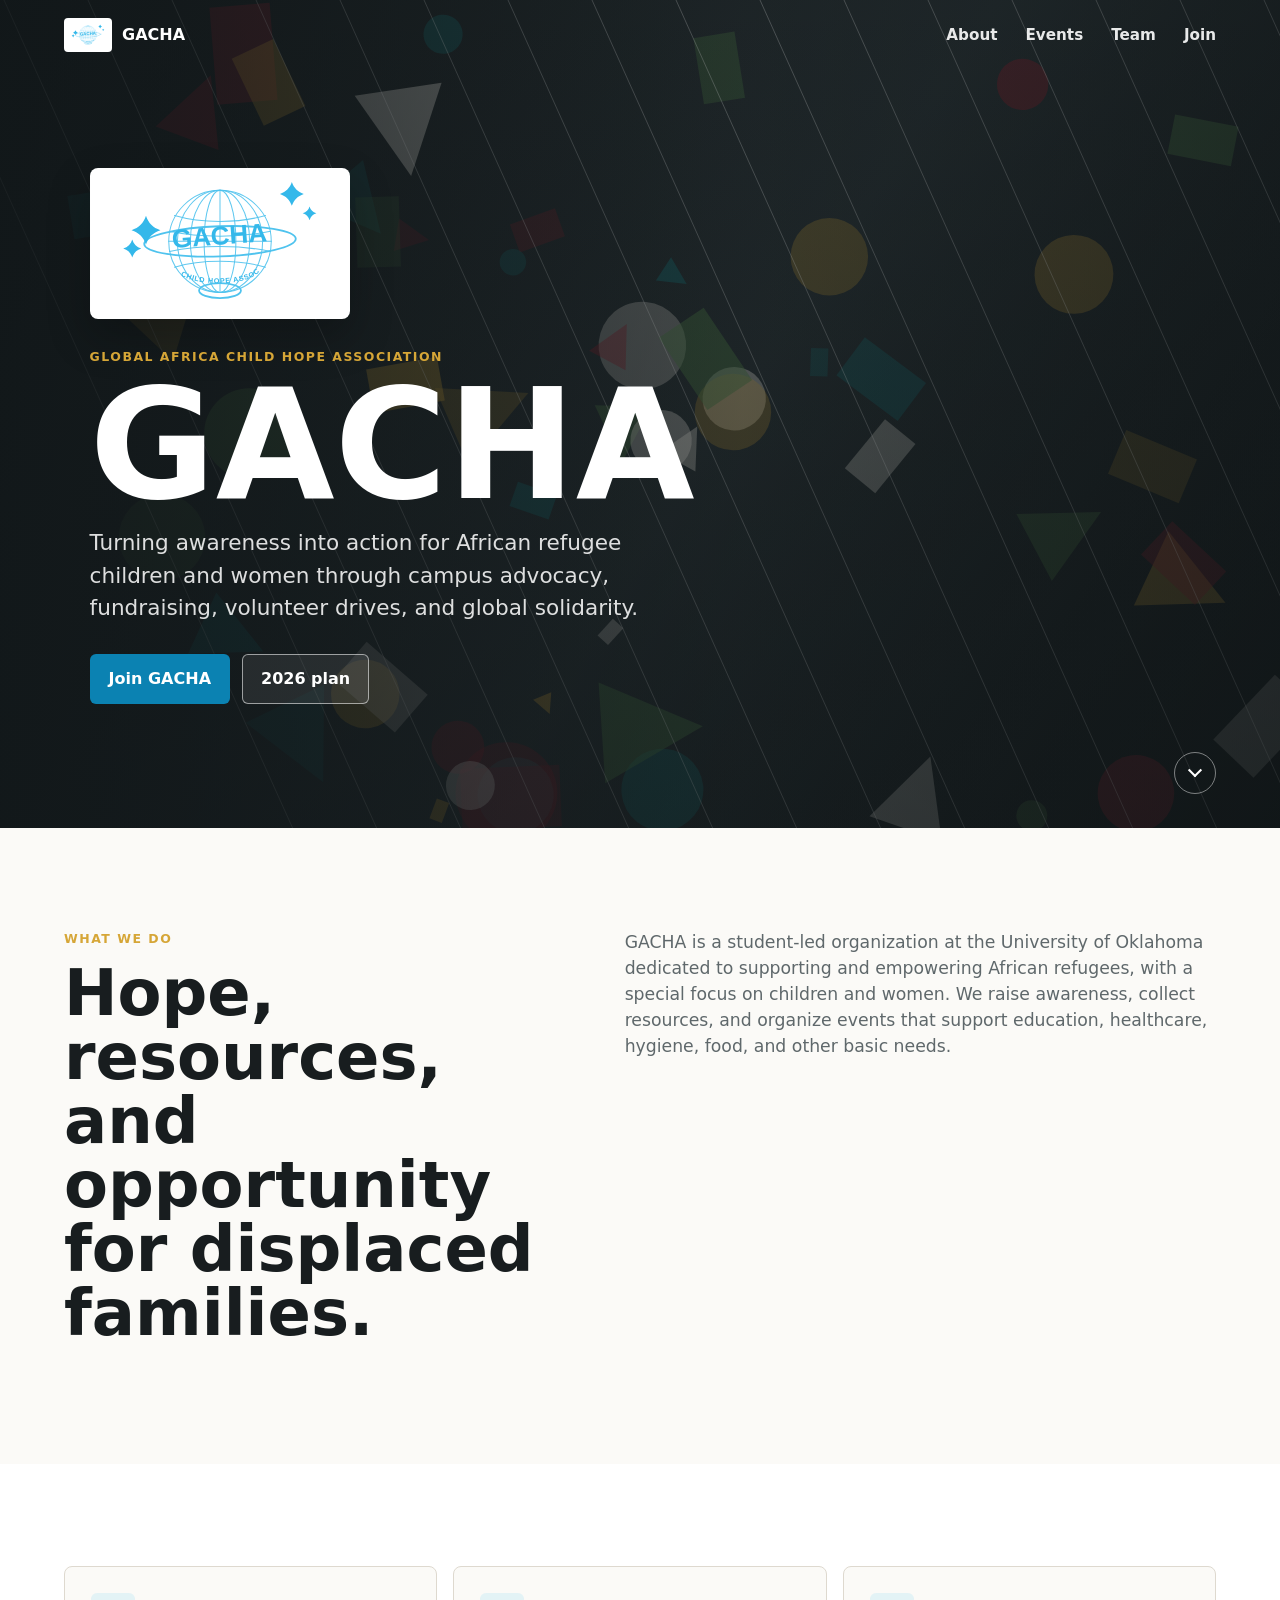
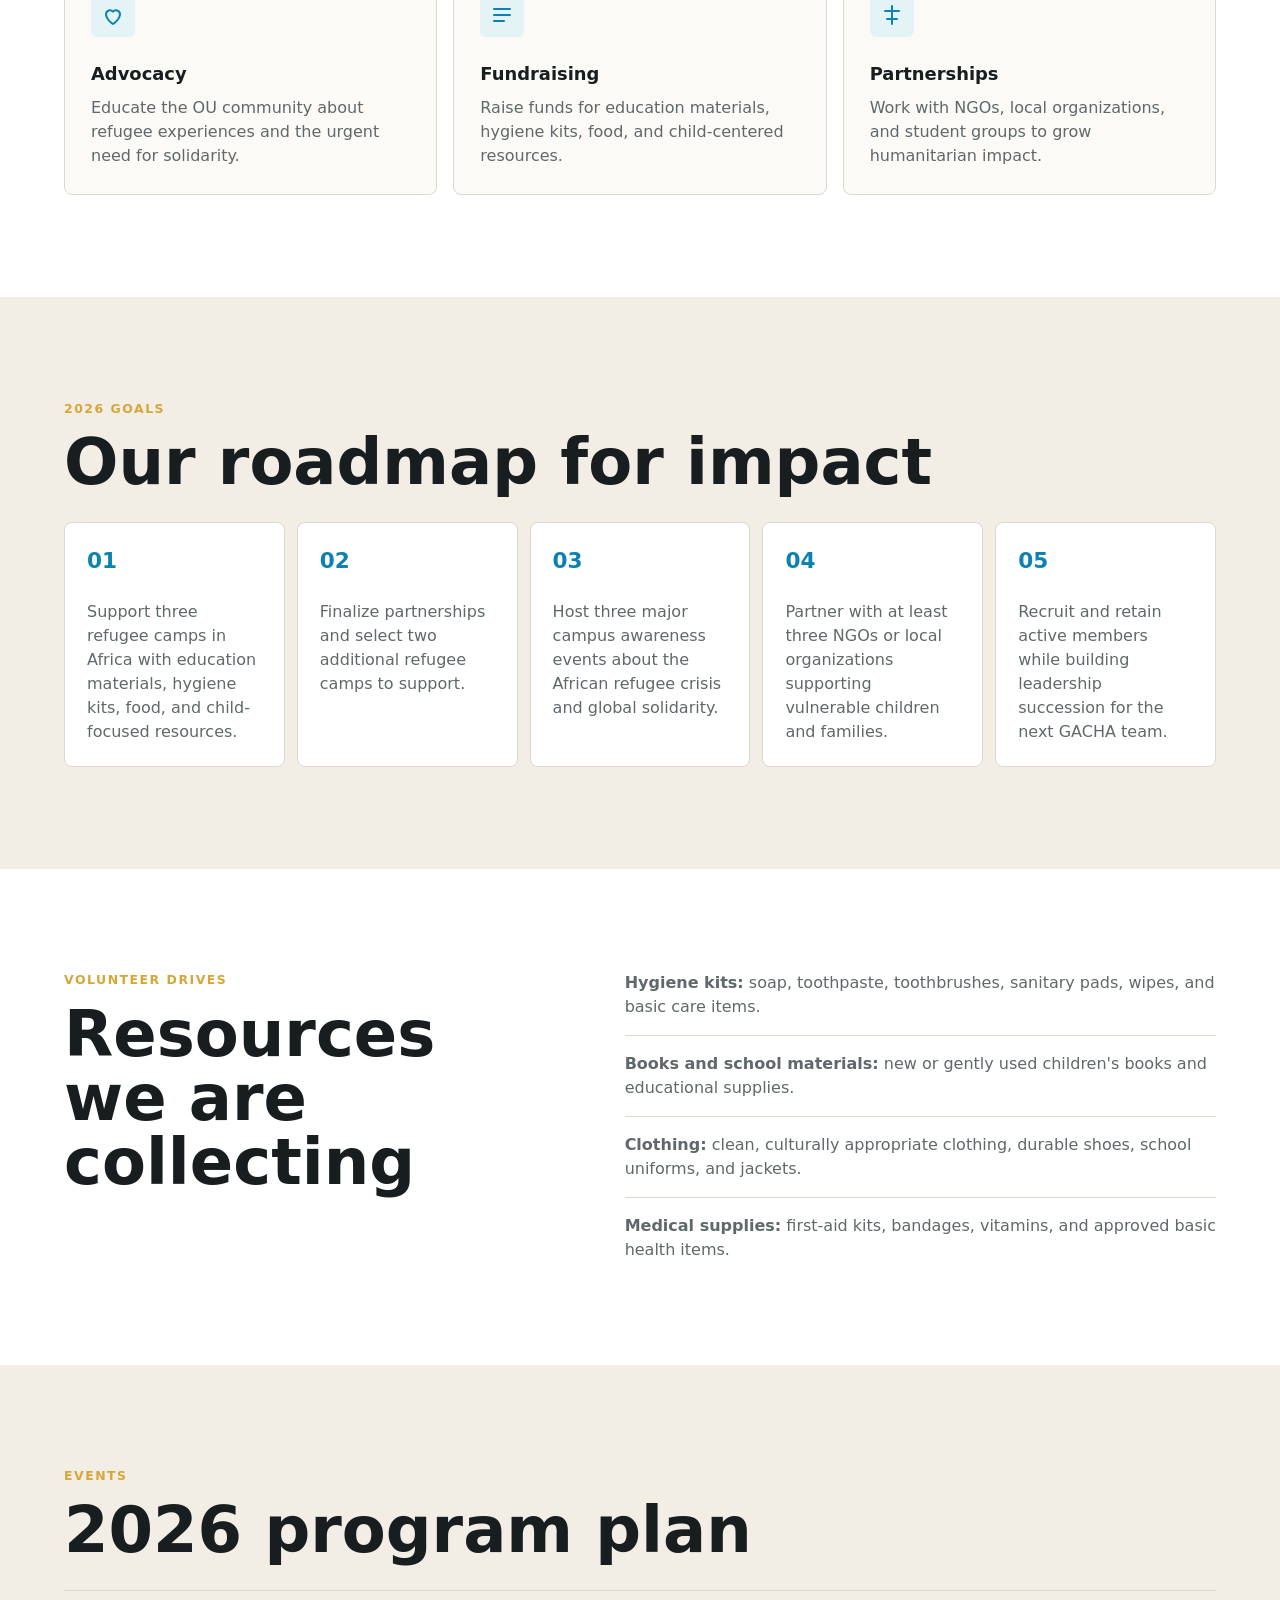
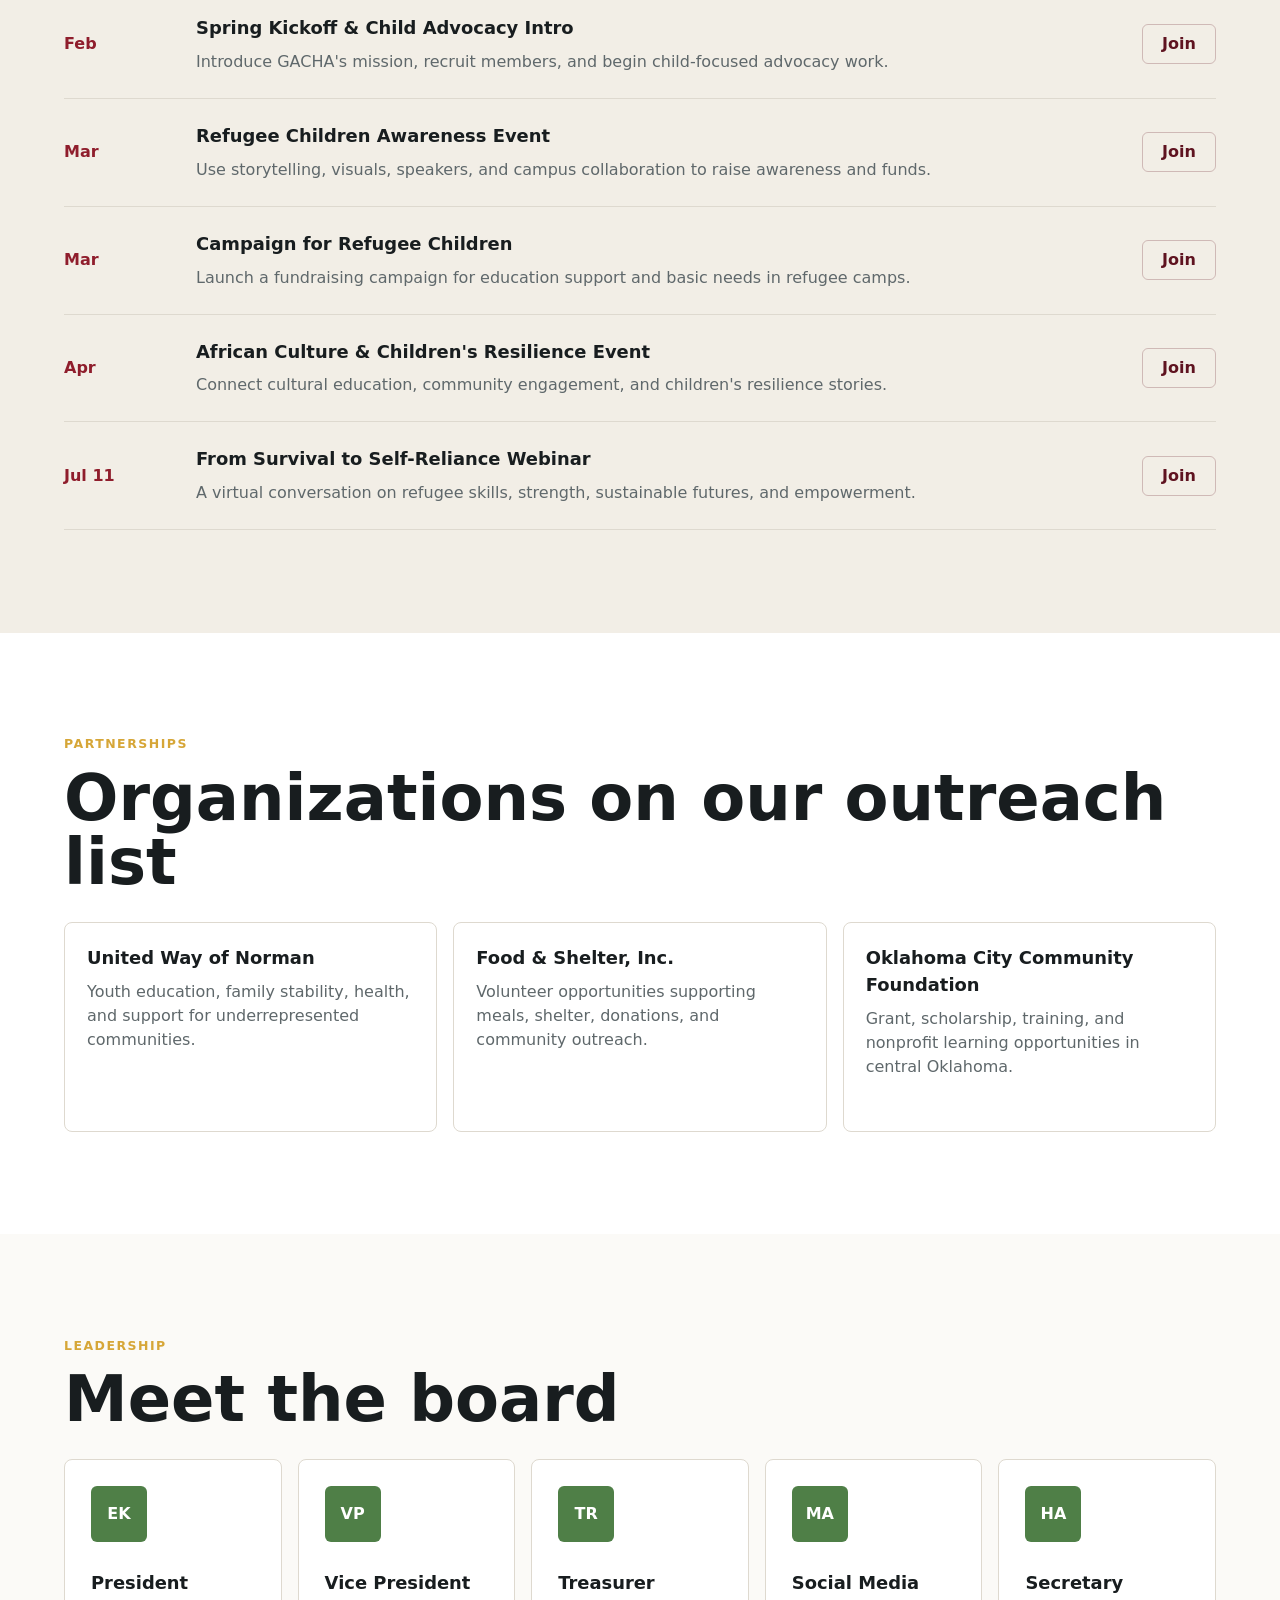
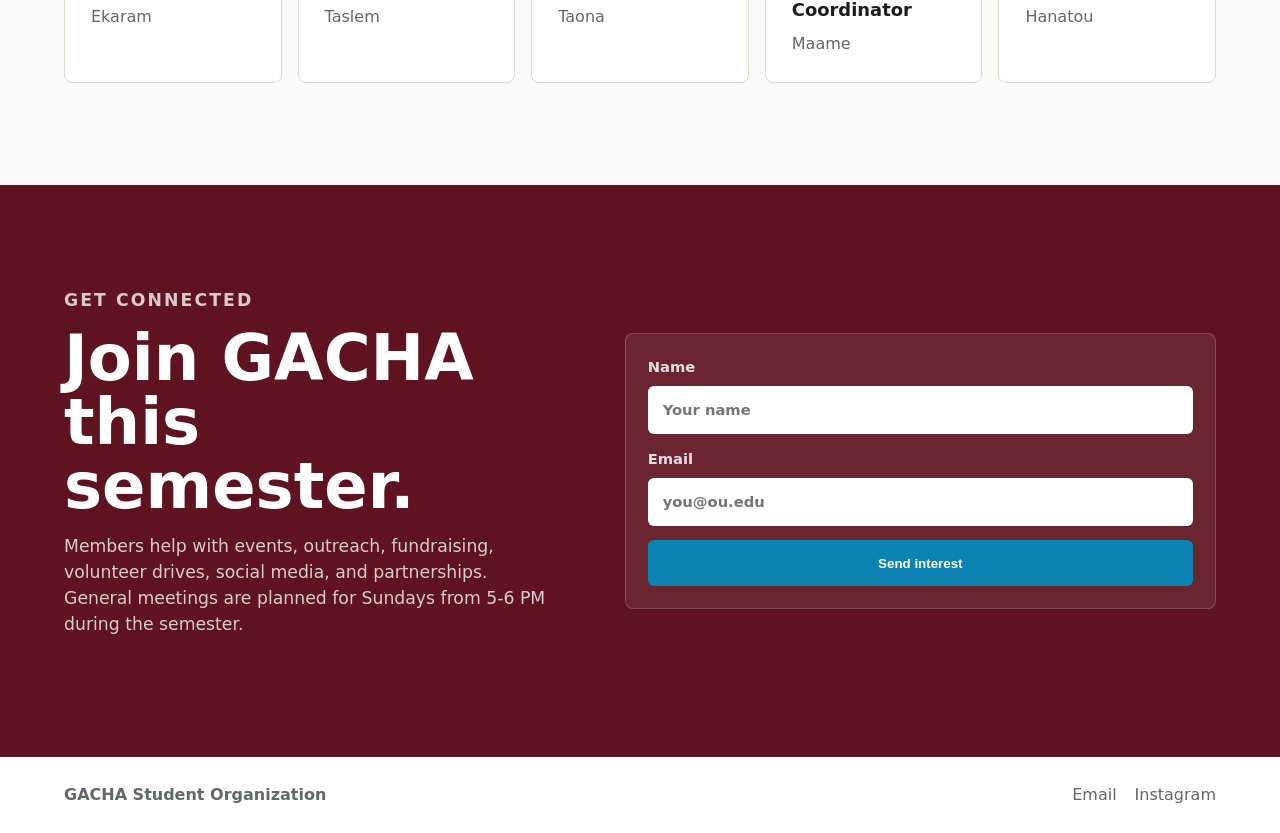
==== index.html @ 020b0bf7 "Build GACHA website" ====
<!doctype html>
<html lang="en">
  <head>
    <meta charset="utf-8" />
    <meta name="viewport" content="width=device-width, initial-scale=1" />
    <title>GACHA | Global Africa Child Hope Association</title>
    <meta
      name="description"
      content="GACHA is a University of Oklahoma student organization supporting African refugee children and women through advocacy, fundraising, and volunteer initiatives."
    />
    <link rel="stylesheet" href="styles.css" />
  </head>
  <body>
    <header class="site-header" data-header>
      <a class="brand" href="#home" aria-label="GACHA home">
        <img class="brand-logo" src="assets/gacha-logo.svg" alt="" />
        <span>GACHA</span>
      </a>
      <button class="menu-toggle" type="button" aria-label="Open navigation" aria-expanded="false" data-menu-toggle>
        <span></span>
        <span></span>
      </button>
      <nav class="site-nav" data-nav>
        <a href="#about">About</a>
        <a href="#events">Events</a>
        <a href="#team">Team</a>
        <a href="#join">Join</a>
      </nav>
    </header>

    <main>
      <section class="hero" id="home">
        <canvas class="hero-canvas" data-hero-canvas aria-hidden="true"></canvas>
        <div class="hero-content">
          <img class="hero-logo" src="assets/gacha-logo.svg" alt="Global Africa Child Hope Association logo" />
          <p class="eyebrow">Global Africa Child Hope Association</p>
          <h1>GACHA</h1>
          <p class="hero-copy">
            Turning awareness into action for African refugee children and women through campus advocacy,
            fundraising, volunteer drives, and global solidarity.
          </p>
          <div class="hero-actions">
            <a class="button primary" href="#join">Join GACHA</a>
            <a class="button secondary" href="#roadmap">2026 plan</a>
          </div>
        </div>
        <a class="scroll-cue" href="#about" aria-label="Scroll to about">
          <span></span>
        </a>
      </section>

      <section class="intro-band" id="about">
        <div class="section-grid">
          <div>
            <p class="eyebrow">What We Do</p>
            <h2>Hope, resources, and opportunity for displaced families.</h2>
          </div>
          <p>
            GACHA is a student-led organization at the University of Oklahoma dedicated to supporting and
            empowering African refugees, with a special focus on children and women. We raise awareness,
            collect resources, and organize events that support education, healthcare, hygiene, food, and
            other basic needs.
          </p>
        </div>
      </section>

      <section class="values">
        <div class="values-grid">
          <article class="value-card">
            <span class="value-icon" aria-hidden="true">
              <svg viewBox="0 0 24 24"><path d="M12 21s-7-4.6-7-10a4 4 0 0 1 7-2.4A4 4 0 0 1 19 11c0 5.4-7 10-7 10Z" /></svg>
            </span>
            <h3>Advocacy</h3>
            <p>Educate the OU community about refugee experiences and the urgent need for solidarity.</p>
          </article>
          <article class="value-card">
            <span class="value-icon" aria-hidden="true">
              <svg viewBox="0 0 24 24"><path d="M4 6h16M4 12h16M4 18h10" /></svg>
            </span>
            <h3>Fundraising</h3>
            <p>Raise funds for education materials, hygiene kits, food, and child-centered resources.</p>
          </article>
          <article class="value-card">
            <span class="value-icon" aria-hidden="true">
              <svg viewBox="0 0 24 24"><path d="M12 3v18M5 8h14M7 16h10" /></svg>
            </span>
            <h3>Partnerships</h3>
            <p>Work with NGOs, local organizations, and student groups to grow humanitarian impact.</p>
          </article>
        </div>
      </section>

      <section class="roadmap-band" id="roadmap">
        <div class="section-heading">
          <p class="eyebrow">2026 Goals</p>
          <h2>Our roadmap for impact</h2>
        </div>
        <div class="goal-grid">
          <article>
            <strong>01</strong>
            <p>Support three refugee camps in Africa with education materials, hygiene kits, food, and child-focused resources.</p>
          </article>
          <article>
            <strong>02</strong>
            <p>Finalize partnerships and select two additional refugee camps to support.</p>
          </article>
          <article>
            <strong>03</strong>
            <p>Host three major campus awareness events about the African refugee crisis and global solidarity.</p>
          </article>
          <article>
            <strong>04</strong>
            <p>Partner with at least three NGOs or local organizations supporting vulnerable children and families.</p>
          </article>
          <article>
            <strong>05</strong>
            <p>Recruit and retain active members while building leadership succession for the next GACHA team.</p>
          </article>
        </div>
      </section>

      <section class="drives-band">
        <div class="section-grid">
          <div>
            <p class="eyebrow">Volunteer Drives</p>
            <h2>Resources we are collecting</h2>
          </div>
          <div class="drive-list">
            <p><strong>Hygiene kits:</strong> soap, toothpaste, toothbrushes, sanitary pads, wipes, and basic care items.</p>
            <p><strong>Books and school materials:</strong> new or gently used children's books and educational supplies.</p>
            <p><strong>Clothing:</strong> clean, culturally appropriate clothing, durable shoes, school uniforms, and jackets.</p>
            <p><strong>Medical supplies:</strong> first-aid kits, bandages, vitamins, and approved basic health items.</p>
          </div>
        </div>
      </section>

      <section class="events-band" id="events">
        <div class="section-heading">
          <p class="eyebrow">Events</p>
          <h2>2026 program plan</h2>
        </div>
        <div class="event-list">
          <article class="event-row">
            <time datetime="2026-02">Feb</time>
            <div>
              <h3>Spring Kickoff & Child Advocacy Intro</h3>
              <p>Introduce GACHA's mission, recruit members, and begin child-focused advocacy work.</p>
            </div>
            <a href="#join" aria-label="Join GACHA for February events">Join</a>
          </article>
          <article class="event-row">
            <time datetime="2026-03">Mar</time>
            <div>
              <h3>Refugee Children Awareness Event</h3>
              <p>Use storytelling, visuals, speakers, and campus collaboration to raise awareness and funds.</p>
            </div>
            <a href="#join" aria-label="Join GACHA for March awareness event">Join</a>
          </article>
          <article class="event-row">
            <time datetime="2026-03">Mar</time>
            <div>
              <h3>Campaign for Refugee Children</h3>
              <p>Launch a fundraising campaign for education support and basic needs in refugee camps.</p>
            </div>
            <a href="#join" aria-label="Join GACHA fundraising campaign">Join</a>
          </article>
          <article class="event-row">
            <time datetime="2026-04">Apr</time>
            <div>
              <h3>African Culture & Children's Resilience Event</h3>
              <p>Connect cultural education, community engagement, and children's resilience stories.</p>
            </div>
            <a href="#join" aria-label="Join GACHA for April event">Join</a>
          </article>
          <article class="event-row">
            <time datetime="2026-07-11">Jul 11</time>
            <div>
              <h3>From Survival to Self-Reliance Webinar</h3>
              <p>A virtual conversation on refugee skills, strength, sustainable futures, and empowerment.</p>
            </div>
            <a href="#join" aria-label="Join GACHA webinar">Join</a>
          </article>
        </div>
      </section>

      <section class="partners-band">
        <div class="section-heading">
          <p class="eyebrow">Partnerships</p>
          <h2>Organizations on our outreach list</h2>
        </div>
        <div class="partners-grid">
          <article>
            <h3>United Way of Norman</h3>
            <p>Youth education, family stability, health, and support for underrepresented communities.</p>
          </article>
          <article>
            <h3>Food & Shelter, Inc.</h3>
            <p>Volunteer opportunities supporting meals, shelter, donations, and community outreach.</p>
          </article>
          <article>
            <h3>Oklahoma City Community Foundation</h3>
            <p>Grant, scholarship, training, and nonprofit learning opportunities in central Oklahoma.</p>
          </article>
        </div>
      </section>

      <section class="team-band" id="team">
        <div class="section-heading">
          <p class="eyebrow">Leadership</p>
          <h2>Meet the board</h2>
        </div>
        <div class="team-grid">
          <article class="person-card">
            <span>EK</span>
            <h3>President</h3>
            <p>Ekaram</p>
          </article>
          <article class="person-card">
            <span>VP</span>
            <h3>Vice President</h3>
            <p>Taslem</p>
          </article>
          <article class="person-card">
            <span>TR</span>
            <h3>Treasurer</h3>
            <p>Taona</p>
          </article>
          <article class="person-card">
            <span>MA</span>
            <h3>Social Media Coordinator</h3>
            <p>Maame</p>
          </article>
          <article class="person-card">
            <span>HA</span>
            <h3>Secretary</h3>
            <p>Hanatou</p>
          </article>
        </div>
      </section>

      <section class="join-band" id="join">
        <div class="join-panel">
          <div>
            <p class="eyebrow">Get Connected</p>
            <h2>Join GACHA this semester.</h2>
            <p>
              Members help with events, outreach, fundraising, volunteer drives, social media, and partnerships.
              General meetings are planned for Sundays from 5-6 PM during the semester.
            </p>
          </div>
          <form class="join-form">
            <label>
              Name
              <input type="text" name="name" placeholder="Your name" />
            </label>
            <label>
              Email
              <input type="email" name="email" placeholder="you@ou.edu" />
            </label>
            <button class="button primary" type="submit">Send interest</button>
          </form>
        </div>
      </section>
    </main>

    <footer class="site-footer">
      <p>GACHA Student Organization</p>
      <div>
        <a href="mailto:gacha@example.edu">Email</a>
        <a href="https://www.instagram.com/" rel="noreferrer">Instagram</a>
      </div>
    </footer>

    <script src="script.js"></script>
  </body>
</html>
---- styles.css ----
:root {
  --ink: #181d1f;
  --muted: #5f686b;
  --paper: #fbfaf7;
  --line: #ded9cf;
  --red: #8f1d2c;
  --red-dark: #5f1320;
  --gold: #d6a637;
  --sky: #34b8ea;
  --sky-dark: #0b82b2;
  --teal: #167579;
  --leaf: #4f7f47;
  --white: #ffffff;
  --shadow: 0 20px 50px rgba(24, 29, 31, 0.16);
}

* {
  box-sizing: border-box;
}

html {
  scroll-behavior: smooth;
}

body {
  margin: 0;
  color: var(--ink);
  background: var(--paper);
  font-family: Inter, ui-sans-serif, system-ui, -apple-system, BlinkMacSystemFont, "Segoe UI", sans-serif;
  line-height: 1.5;
}

a {
  color: inherit;
  text-decoration: none;
}

.site-header {
  position: fixed;
  top: 0;
  left: 0;
  z-index: 10;
  display: flex;
  align-items: center;
  justify-content: space-between;
  width: 100%;
  padding: 18px clamp(20px, 5vw, 64px);
  color: var(--white);
  transition: background 180ms ease, color 180ms ease, box-shadow 180ms ease;
}

.site-header.is-scrolled,
.site-header.is-open {
  color: var(--ink);
  background: rgba(251, 250, 247, 0.94);
  box-shadow: 0 1px 0 var(--line);
  backdrop-filter: blur(18px);
}

.brand {
  display: inline-flex;
  align-items: center;
  gap: 10px;
  font-weight: 800;
  letter-spacing: 0;
}

.brand-logo {
  width: 48px;
  height: 34px;
  object-fit: contain;
  border-radius: 4px;
  background: var(--white);
  padding: 2px;
}

.site-nav {
  display: flex;
  gap: 28px;
  font-size: 0.95rem;
  font-weight: 700;
}

.site-nav a {
  opacity: 0.9;
}

.site-nav a:hover {
  opacity: 1;
}

.menu-toggle {
  display: none;
}

.hero {
  position: relative;
  display: grid;
  min-height: 92vh;
  padding: 140px clamp(22px, 7vw, 92px) 96px;
  overflow: hidden;
  color: var(--white);
  background: #111719;
}

.hero::after {
  position: absolute;
  inset: 0;
  content: "";
  background:
    linear-gradient(90deg, rgba(17, 23, 25, 0.88), rgba(17, 23, 25, 0.34) 58%, rgba(17, 23, 25, 0.58)),
    linear-gradient(0deg, rgba(17, 23, 25, 0.45), rgba(17, 23, 25, 0));
}

.hero-canvas {
  position: absolute;
  inset: 0;
  width: 100%;
  height: 100%;
}

.hero-content {
  position: relative;
  z-index: 1;
  max-width: 760px;
  align-self: center;
}

.hero-logo {
  width: min(260px, 62vw);
  height: auto;
  margin-bottom: 22px;
  border-radius: 8px;
  box-shadow: 0 18px 44px rgba(0, 0, 0, 0.24);
}

.eyebrow {
  margin: 0 0 12px;
  color: var(--gold);
  font-size: 0.78rem;
  font-weight: 900;
  letter-spacing: 0.12em;
  text-transform: uppercase;
}

h1,
h2,
h3,
p {
  margin-top: 0;
}

h1 {
  margin-bottom: 16px;
  font-size: clamp(5rem, 12vw, 11rem);
  line-height: 0.86;
  letter-spacing: 0;
}

h2 {
  margin-bottom: 16px;
  font-size: clamp(2.1rem, 5vw, 4rem);
  line-height: 1;
  letter-spacing: 0;
}

h3 {
  margin-bottom: 8px;
  font-size: 1.12rem;
  letter-spacing: 0;
}

.hero-copy {
  max-width: 590px;
  margin-bottom: 30px;
  color: rgba(255, 255, 255, 0.86);
  font-size: clamp(1.12rem, 2vw, 1.35rem);
}

.hero-actions {
  display: flex;
  flex-wrap: wrap;
  gap: 12px;
}

.button {
  display: inline-flex;
  min-height: 46px;
  align-items: center;
  justify-content: center;
  padding: 12px 18px;
  border: 1px solid transparent;
  border-radius: 6px;
  font-weight: 800;
  cursor: pointer;
}

.button.primary {
  color: var(--white);
  background: var(--sky-dark);
}

.button.secondary {
  color: var(--white);
  border-color: rgba(255, 255, 255, 0.55);
  background: rgba(255, 255, 255, 0.08);
}

.scroll-cue {
  position: absolute;
  right: clamp(22px, 5vw, 64px);
  bottom: 34px;
  z-index: 2;
  display: grid;
  width: 42px;
  height: 42px;
  place-items: center;
  border: 1px solid rgba(255, 255, 255, 0.45);
  border-radius: 999px;
}

.scroll-cue span {
  width: 10px;
  height: 10px;
  border-right: 2px solid var(--white);
  border-bottom: 2px solid var(--white);
  transform: rotate(45deg) translate(-2px, -2px);
}

.intro-band,
.events-band,
.team-band,
.join-band,
.values,
.roadmap-band,
.drives-band,
.partners-band {
  padding: clamp(58px, 8vw, 104px) clamp(20px, 5vw, 64px);
}

.section-grid,
.join-panel {
  display: grid;
  grid-template-columns: minmax(0, 0.9fr) minmax(0, 1.1fr);
  gap: clamp(28px, 6vw, 80px);
  max-width: 1160px;
  margin: 0 auto;
  align-items: start;
}

.section-grid > p,
.join-panel p {
  color: var(--muted);
  font-size: 1.08rem;
}

.values {
  background: var(--white);
}

.values-grid,
.team-grid {
  display: grid;
  grid-template-columns: repeat(4, minmax(0, 1fr));
  gap: 16px;
  max-width: 1160px;
  margin: 0 auto;
}

.values-grid {
  grid-template-columns: repeat(3, minmax(0, 1fr));
}

.team-grid {
  grid-template-columns: repeat(5, minmax(0, 1fr));
}

.value-card,
.person-card {
  min-height: 218px;
  padding: 26px;
  border: 1px solid var(--line);
  border-radius: 8px;
  background: var(--paper);
}

.value-icon {
  display: grid;
  width: 44px;
  height: 44px;
  margin-bottom: 24px;
  place-items: center;
  color: var(--sky-dark);
  background: rgba(52, 184, 234, 0.12);
  border-radius: 6px;
}

.value-icon svg {
  width: 24px;
  height: 24px;
  fill: none;
  stroke: currentColor;
  stroke-linecap: round;
  stroke-linejoin: round;
  stroke-width: 2;
}

.value-card p,
.person-card p,
.event-row p {
  margin-bottom: 0;
  color: var(--muted);
}

.events-band {
  background: #f2eee6;
}

.roadmap-band {
  background: #f2eee6;
}

.goal-grid {
  display: grid;
  grid-template-columns: repeat(5, minmax(0, 1fr));
  gap: 12px;
  max-width: 1160px;
  margin: 0 auto;
}

.goal-grid article,
.partners-grid article {
  min-height: 210px;
  padding: 22px;
  border: 1px solid var(--line);
  border-radius: 8px;
  background: var(--white);
}

.goal-grid strong {
  display: block;
  margin-bottom: 22px;
  color: var(--sky-dark);
  font-size: 1.35rem;
}

.goal-grid p,
.drive-list p,
.partners-grid p {
  margin-bottom: 0;
  color: var(--muted);
}

.drives-band,
.partners-band {
  background: var(--white);
}

.drive-list {
  display: grid;
  gap: 16px;
}

.drive-list p {
  padding-bottom: 16px;
  border-bottom: 1px solid var(--line);
}

.drive-list p:last-child {
  padding-bottom: 0;
  border-bottom: 0;
}

.partners-grid {
  display: grid;
  grid-template-columns: repeat(3, minmax(0, 1fr));
  gap: 16px;
  max-width: 1160px;
  margin: 0 auto;
}

.section-heading {
  max-width: 1160px;
  margin: 0 auto 28px;
}

.event-list {
  max-width: 1160px;
  margin: 0 auto;
  border-top: 1px solid var(--line);
}

.event-row {
  display: grid;
  grid-template-columns: 110px minmax(0, 1fr) auto;
  gap: 22px;
  align-items: center;
  padding: 24px 0;
  border-bottom: 1px solid var(--line);
}

.event-row time {
  color: var(--red);
  font-weight: 900;
}

.event-row a {
  display: inline-flex;
  min-width: 74px;
  min-height: 40px;
  align-items: center;
  justify-content: center;
  color: var(--red-dark);
  border: 1px solid rgba(95, 19, 32, 0.24);
  border-radius: 6px;
  font-weight: 800;
}

.person-card {
  background: var(--white);
}

.person-card span {
  display: grid;
  width: 56px;
  height: 56px;
  margin-bottom: 28px;
  place-items: center;
  color: var(--white);
  background: var(--leaf);
  border-radius: 6px;
  font-weight: 900;
}

.join-band {
  color: var(--white);
  background: var(--red-dark);
}

.join-panel {
  align-items: center;
}

.join-panel p {
  color: rgba(255, 255, 255, 0.78);
}

.join-form {
  display: grid;
  gap: 14px;
  padding: 22px;
  border: 1px solid rgba(255, 255, 255, 0.18);
  border-radius: 8px;
  background: rgba(255, 255, 255, 0.08);
}

label {
  display: grid;
  gap: 8px;
  color: rgba(255, 255, 255, 0.86);
  font-size: 0.92rem;
  font-weight: 800;
}

input {
  width: 100%;
  min-height: 46px;
  padding: 12px 14px;
  color: var(--ink);
  border: 1px solid rgba(255, 255, 255, 0.24);
  border-radius: 6px;
  background: var(--white);
  font: inherit;
}

.site-footer {
  display: flex;
  flex-wrap: wrap;
  gap: 18px;
  align-items: center;
  justify-content: space-between;
  padding: 26px clamp(20px, 5vw, 64px);
  color: var(--muted);
  background: var(--white);
}

.site-footer p {
  margin: 0;
  font-weight: 800;
}

.site-footer div {
  display: flex;
  gap: 18px;
}

@media (max-width: 860px) {
  .menu-toggle {
    display: grid;
    width: 42px;
    height: 42px;
    place-items: center;
    border: 1px solid currentColor;
    border-radius: 6px;
    color: inherit;
    background: transparent;
  }

  .menu-toggle span {
    display: block;
    width: 18px;
    height: 2px;
    background: currentColor;
  }

  .site-nav {
    position: fixed;
    top: 76px;
    right: 18px;
    left: 18px;
    display: none;
    flex-direction: column;
    gap: 0;
    color: var(--ink);
    border: 1px solid var(--line);
    border-radius: 8px;
    background: var(--paper);
    box-shadow: var(--shadow);
  }

  .site-nav.is-open {
    display: flex;
  }

  .site-nav a {
    padding: 16px 18px;
    border-bottom: 1px solid var(--line);
  }

  .site-nav a:last-child {
    border-bottom: 0;
  }

  .hero {
    min-height: 88vh;
    padding-top: 124px;
  }

  h1 {
    font-size: clamp(4.5rem, 20vw, 7rem);
  }

  .section-grid,
  .join-panel,
  .values-grid,
  .team-grid,
  .goal-grid,
  .partners-grid {
    grid-template-columns: 1fr;
  }

  .event-row {
    grid-template-columns: 1fr;
    gap: 10px;
  }

  .event-row a {
    width: max-content;
  }
}

@media (max-width: 520px) {
  .hero-actions,
  .button {
    width: 100%;
  }

  .scroll-cue {
    display: none;
  }

  .value-card,
  .person-card,
  .join-form {
    padding: 20px;
  }
}
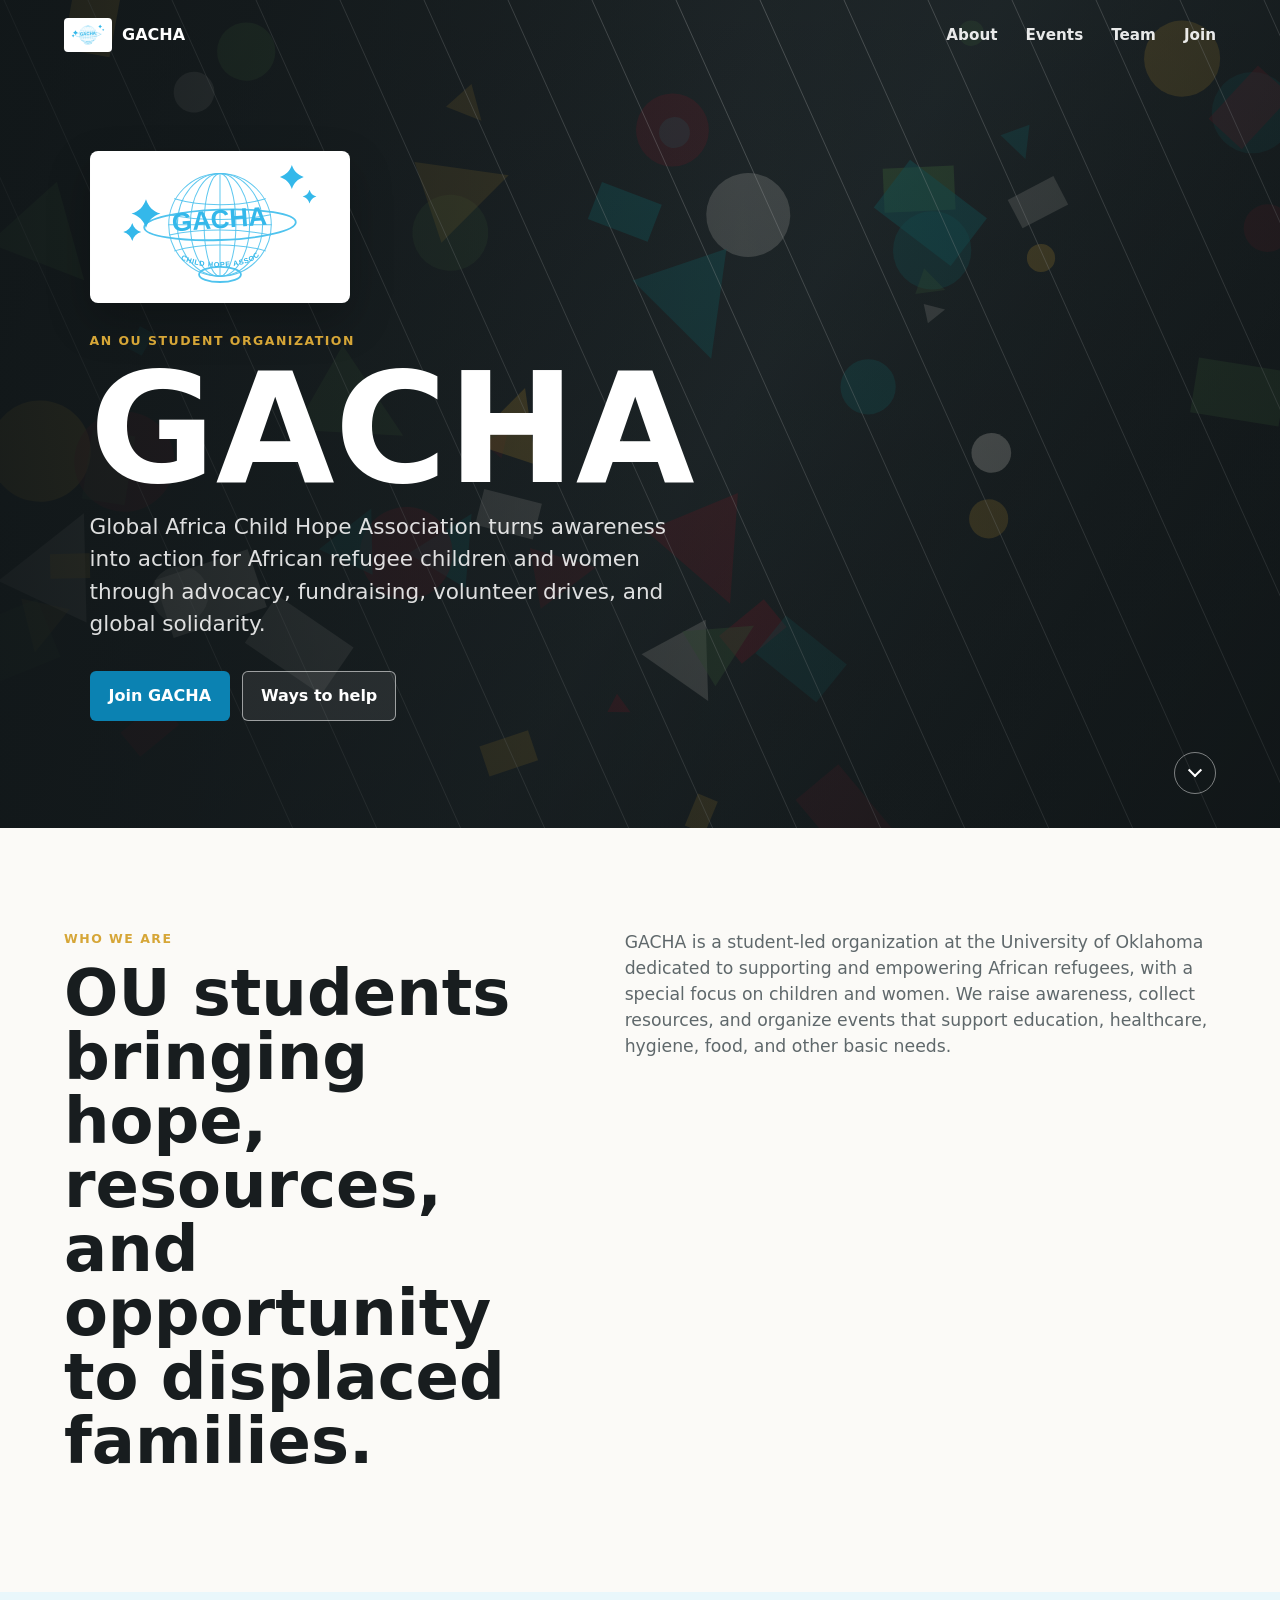
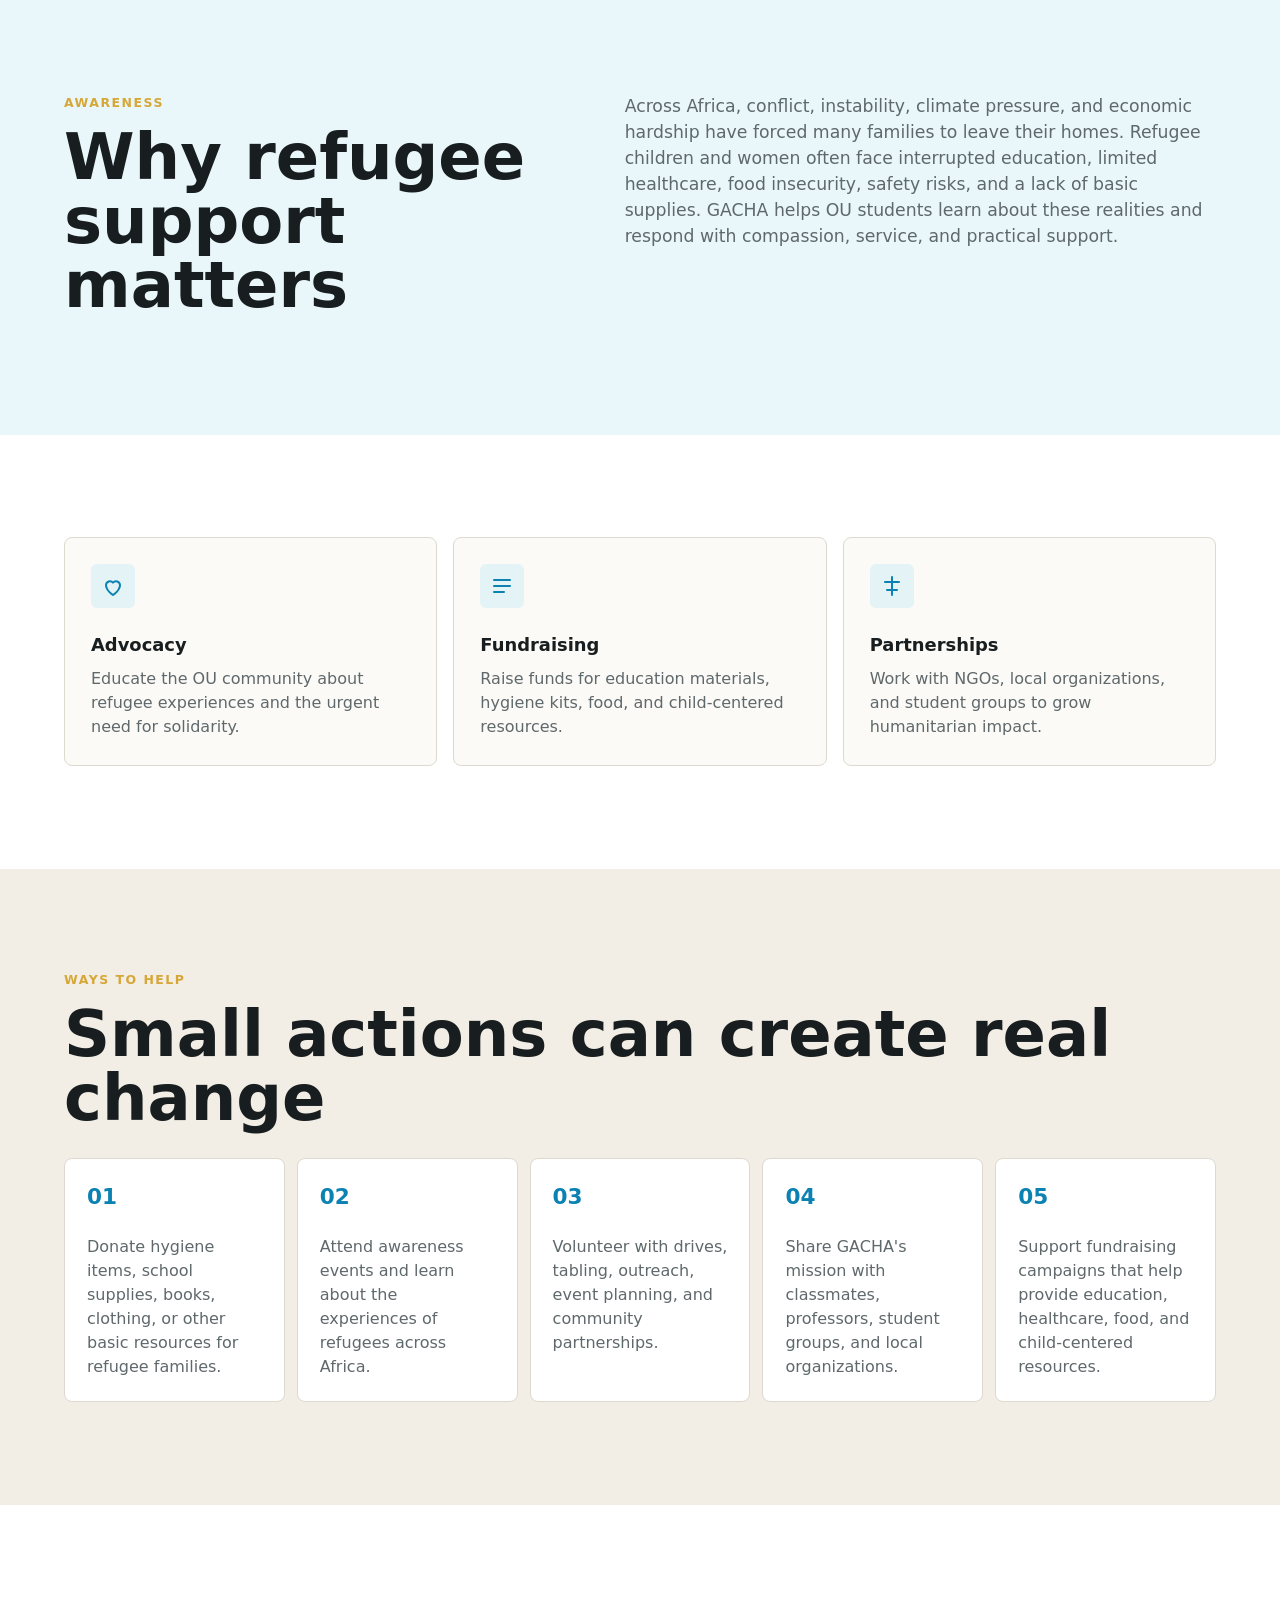
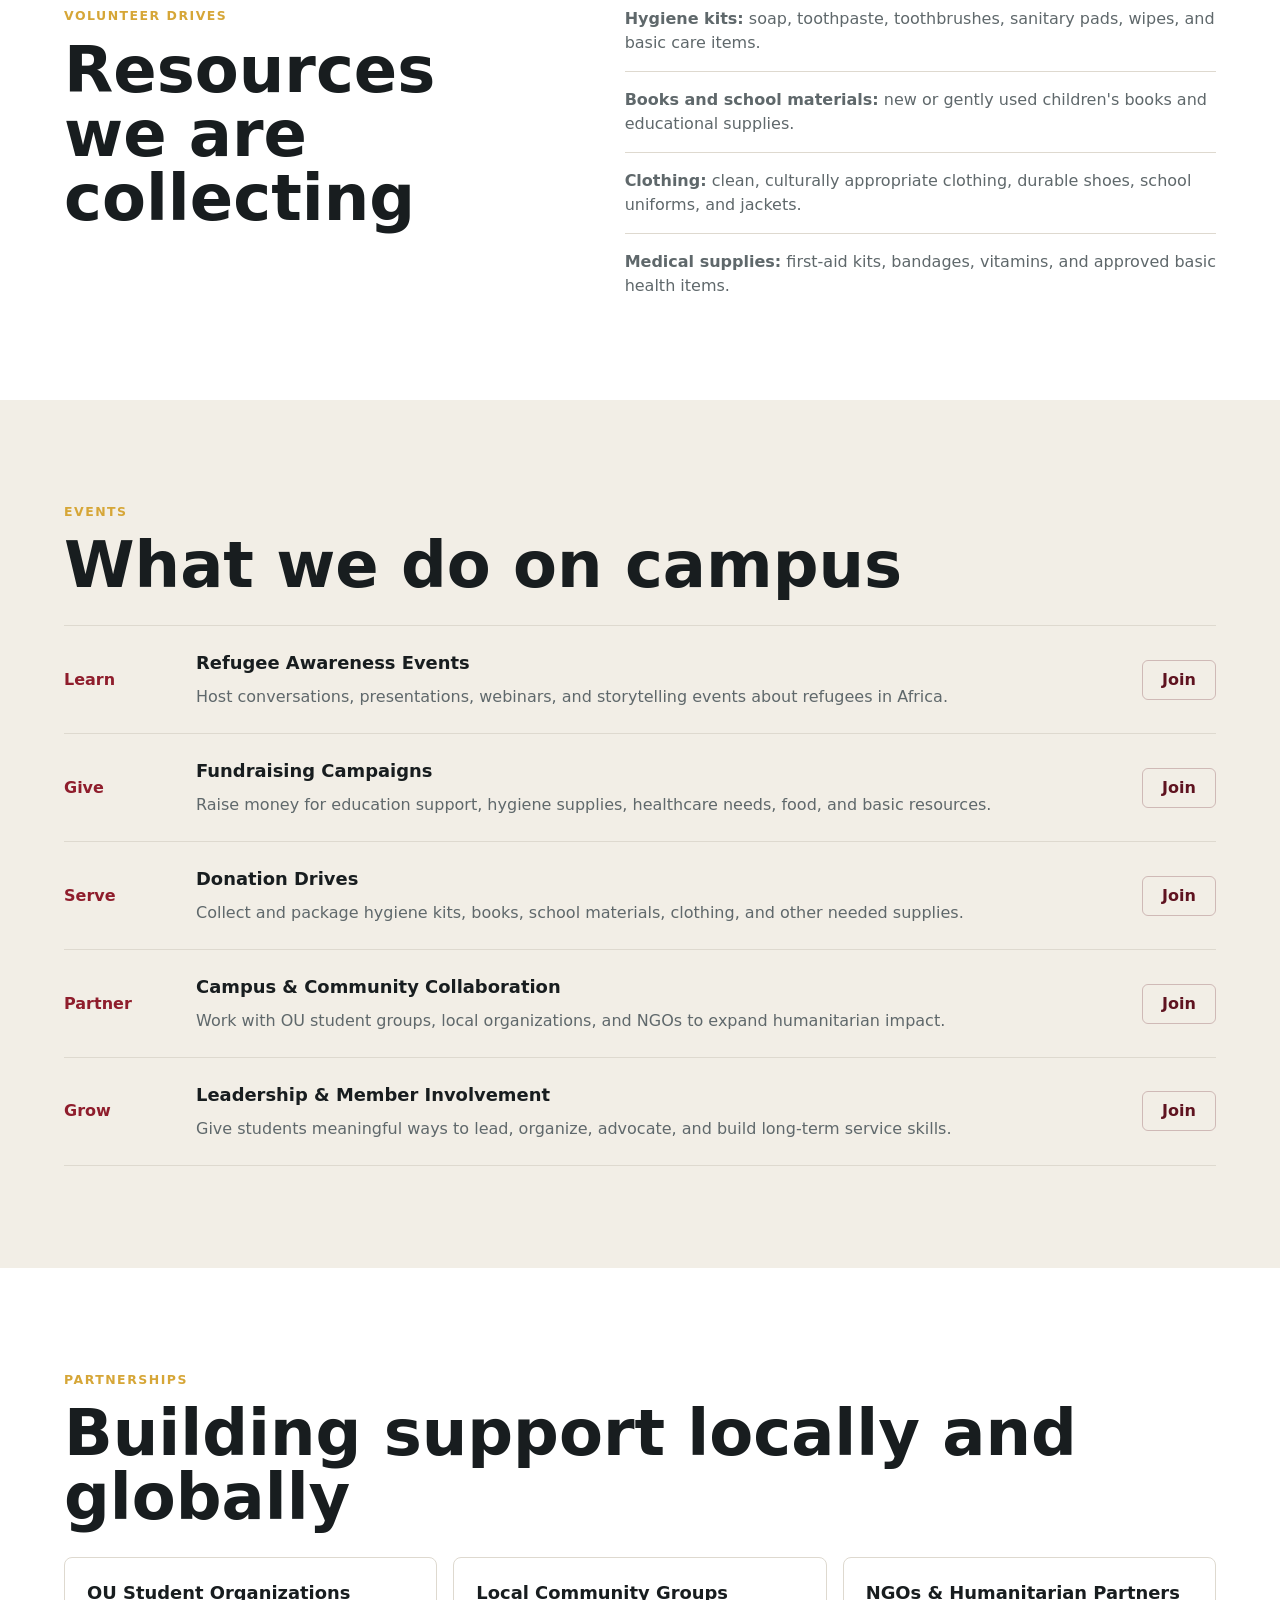
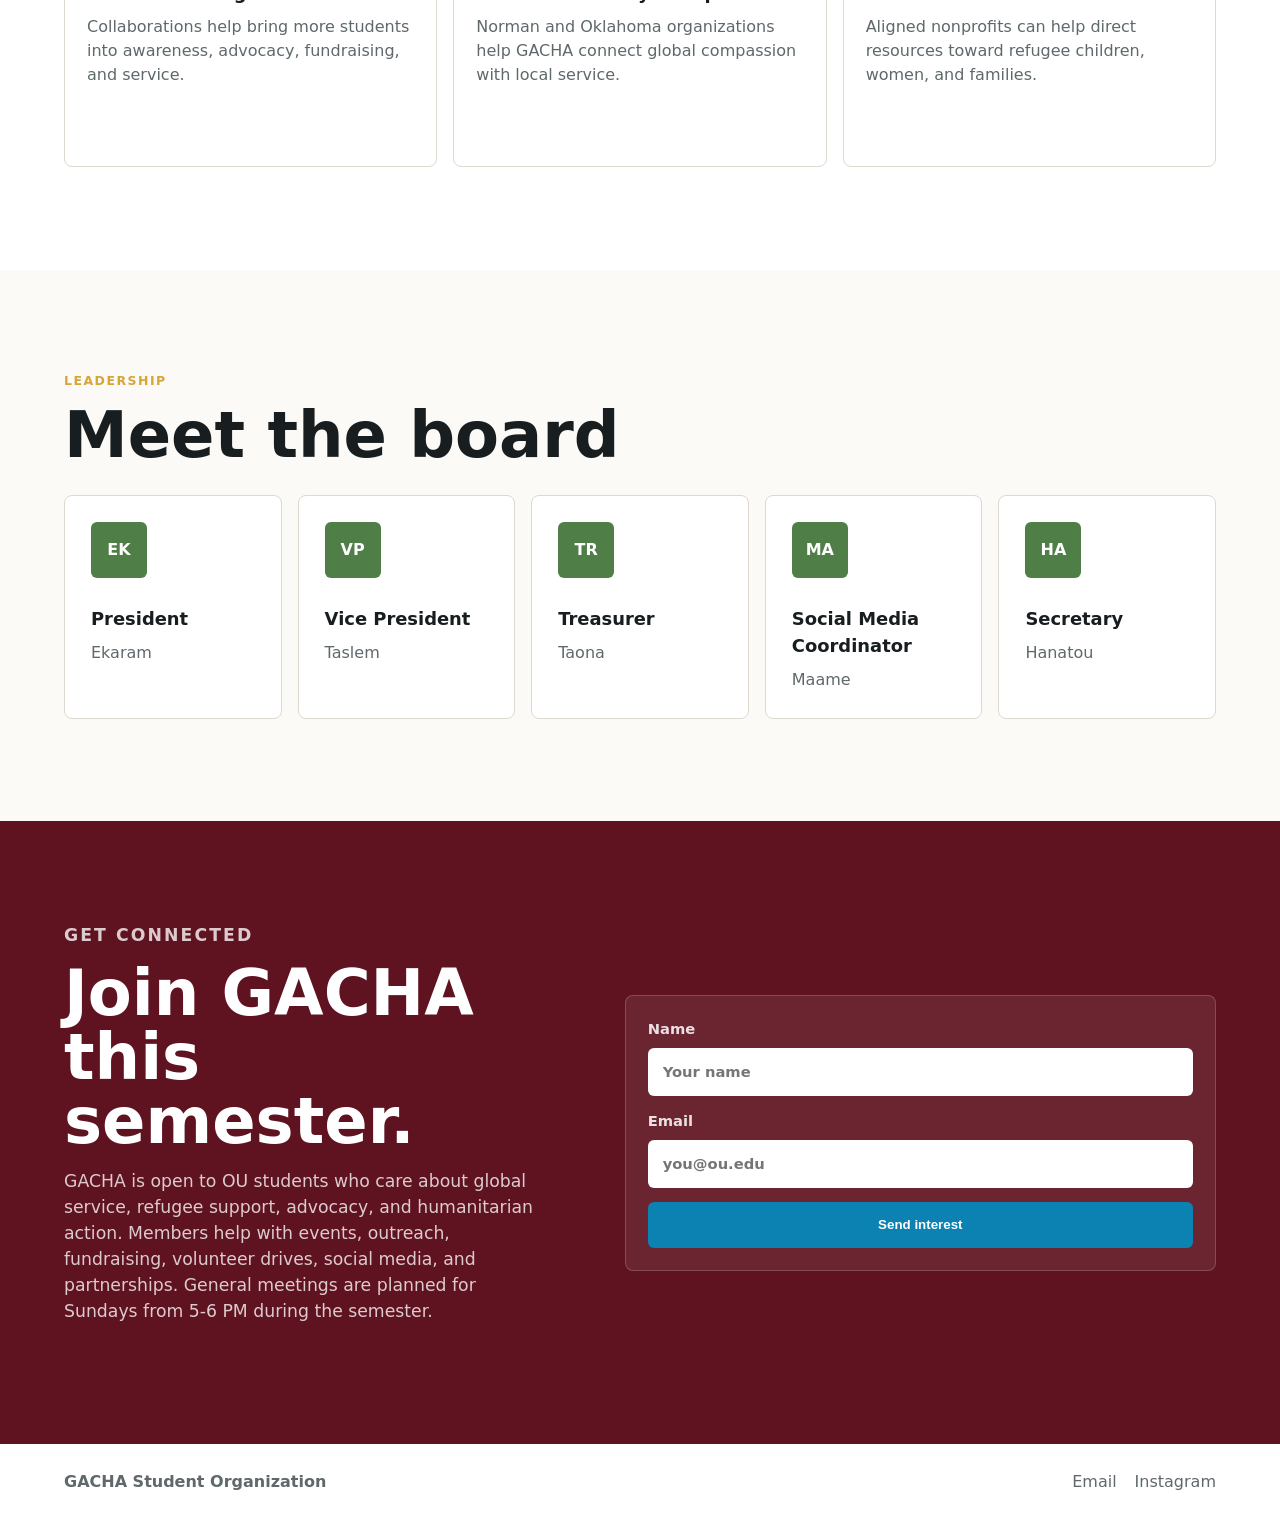
==== commit 173866a7: "Refocus homepage on refugee awareness" ====
--- a/index.html
+++ b/index.html
@@ -33,15 +33,15 @@
         <canvas class="hero-canvas" data-hero-canvas aria-hidden="true"></canvas>
         <div class="hero-content">
           <img class="hero-logo" src="assets/gacha-logo.svg" alt="Global Africa Child Hope Association logo" />
-          <p class="eyebrow">Global Africa Child Hope Association</p>
+          <p class="eyebrow">An OU Student Organization</p>
           <h1>GACHA</h1>
           <p class="hero-copy">
-            Turning awareness into action for African refugee children and women through campus advocacy,
-            fundraising, volunteer drives, and global solidarity.
+            Global Africa Child Hope Association turns awareness into action for African refugee children
+            and women through advocacy, fundraising, volunteer drives, and global solidarity.
           </p>
           <div class="hero-actions">
             <a class="button primary" href="#join">Join GACHA</a>
-            <a class="button secondary" href="#roadmap">2026 plan</a>
+            <a class="button secondary" href="#help">Ways to help</a>
           </div>
         </div>
         <a class="scroll-cue" href="#about" aria-label="Scroll to about">
@@ -52,14 +52,29 @@
       <section class="intro-band" id="about">
         <div class="section-grid">
           <div>
-            <p class="eyebrow">What We Do</p>
-            <h2>Hope, resources, and opportunity for displaced families.</h2>
+            <p class="eyebrow">Who We Are</p>
+            <h2>OU students bringing hope, resources, and opportunity to displaced families.</h2>
           </div>
           <p>
             GACHA is a student-led organization at the University of Oklahoma dedicated to supporting and
             empowering African refugees, with a special focus on children and women. We raise awareness,
             collect resources, and organize events that support education, healthcare, hygiene, food, and
             other basic needs.
+          </p>
+        </div>
+      </section>
+
+      <section class="awareness-band">
+        <div class="section-grid">
+          <div>
+            <p class="eyebrow">Awareness</p>
+            <h2>Why refugee support matters</h2>
+          </div>
+          <p>
+            Across Africa, conflict, instability, climate pressure, and economic hardship have forced many
+            families to leave their homes. Refugee children and women often face interrupted education,
+            limited healthcare, food insecurity, safety risks, and a lack of basic supplies. GACHA helps OU
+            students learn about these realities and respond with compassion, service, and practical support.
           </p>
         </div>
       </section>
@@ -90,31 +105,31 @@
         </div>
       </section>
 
-      <section class="roadmap-band" id="roadmap">
-        <div class="section-heading">
-          <p class="eyebrow">2026 Goals</p>
-          <h2>Our roadmap for impact</h2>
+      <section class="roadmap-band" id="help">
+        <div class="section-heading">
+          <p class="eyebrow">Ways To Help</p>
+          <h2>Small actions can create real change</h2>
         </div>
         <div class="goal-grid">
           <article>
             <strong>01</strong>
-            <p>Support three refugee camps in Africa with education materials, hygiene kits, food, and child-focused resources.</p>
+            <p>Donate hygiene items, school supplies, books, clothing, or other basic resources for refugee families.</p>
           </article>
           <article>
             <strong>02</strong>
-            <p>Finalize partnerships and select two additional refugee camps to support.</p>
+            <p>Attend awareness events and learn about the experiences of refugees across Africa.</p>
           </article>
           <article>
             <strong>03</strong>
-            <p>Host three major campus awareness events about the African refugee crisis and global solidarity.</p>
+            <p>Volunteer with drives, tabling, outreach, event planning, and community partnerships.</p>
           </article>
           <article>
             <strong>04</strong>
-            <p>Partner with at least three NGOs or local organizations supporting vulnerable children and families.</p>
+            <p>Share GACHA's mission with classmates, professors, student groups, and local organizations.</p>
           </article>
           <article>
             <strong>05</strong>
-            <p>Recruit and retain active members while building leadership succession for the next GACHA team.</p>
+            <p>Support fundraising campaigns that help provide education, healthcare, food, and child-centered resources.</p>
           </article>
         </div>
       </section>
@@ -137,48 +152,48 @@
       <section class="events-band" id="events">
         <div class="section-heading">
           <p class="eyebrow">Events</p>
-          <h2>2026 program plan</h2>
+          <h2>What we do on campus</h2>
         </div>
         <div class="event-list">
           <article class="event-row">
-            <time datetime="2026-02">Feb</time>
-            <div>
-              <h3>Spring Kickoff & Child Advocacy Intro</h3>
-              <p>Introduce GACHA's mission, recruit members, and begin child-focused advocacy work.</p>
-            </div>
-            <a href="#join" aria-label="Join GACHA for February events">Join</a>
-          </article>
-          <article class="event-row">
-            <time datetime="2026-03">Mar</time>
-            <div>
-              <h3>Refugee Children Awareness Event</h3>
-              <p>Use storytelling, visuals, speakers, and campus collaboration to raise awareness and funds.</p>
-            </div>
-            <a href="#join" aria-label="Join GACHA for March awareness event">Join</a>
-          </article>
-          <article class="event-row">
-            <time datetime="2026-03">Mar</time>
-            <div>
-              <h3>Campaign for Refugee Children</h3>
-              <p>Launch a fundraising campaign for education support and basic needs in refugee camps.</p>
-            </div>
-            <a href="#join" aria-label="Join GACHA fundraising campaign">Join</a>
-          </article>
-          <article class="event-row">
-            <time datetime="2026-04">Apr</time>
-            <div>
-              <h3>African Culture & Children's Resilience Event</h3>
-              <p>Connect cultural education, community engagement, and children's resilience stories.</p>
-            </div>
-            <a href="#join" aria-label="Join GACHA for April event">Join</a>
-          </article>
-          <article class="event-row">
-            <time datetime="2026-07-11">Jul 11</time>
-            <div>
-              <h3>From Survival to Self-Reliance Webinar</h3>
-              <p>A virtual conversation on refugee skills, strength, sustainable futures, and empowerment.</p>
-            </div>
-            <a href="#join" aria-label="Join GACHA webinar">Join</a>
+            <time>Learn</time>
+            <div>
+              <h3>Refugee Awareness Events</h3>
+              <p>Host conversations, presentations, webinars, and storytelling events about refugees in Africa.</p>
+            </div>
+            <a href="#join" aria-label="Join GACHA awareness events">Join</a>
+          </article>
+          <article class="event-row">
+            <time>Give</time>
+            <div>
+              <h3>Fundraising Campaigns</h3>
+              <p>Raise money for education support, hygiene supplies, healthcare needs, food, and basic resources.</p>
+            </div>
+            <a href="#join" aria-label="Join GACHA fundraising campaigns">Join</a>
+          </article>
+          <article class="event-row">
+            <time>Serve</time>
+            <div>
+              <h3>Donation Drives</h3>
+              <p>Collect and package hygiene kits, books, school materials, clothing, and other needed supplies.</p>
+            </div>
+            <a href="#join" aria-label="Join GACHA donation drives">Join</a>
+          </article>
+          <article class="event-row">
+            <time>Partner</time>
+            <div>
+              <h3>Campus & Community Collaboration</h3>
+              <p>Work with OU student groups, local organizations, and NGOs to expand humanitarian impact.</p>
+            </div>
+            <a href="#join" aria-label="Join GACHA collaborations">Join</a>
+          </article>
+          <article class="event-row">
+            <time>Grow</time>
+            <div>
+              <h3>Leadership & Member Involvement</h3>
+              <p>Give students meaningful ways to lead, organize, advocate, and build long-term service skills.</p>
+            </div>
+            <a href="#join" aria-label="Join GACHA leadership and membership">Join</a>
           </article>
         </div>
       </section>
@@ -186,20 +201,20 @@
       <section class="partners-band">
         <div class="section-heading">
           <p class="eyebrow">Partnerships</p>
-          <h2>Organizations on our outreach list</h2>
+          <h2>Building support locally and globally</h2>
         </div>
         <div class="partners-grid">
           <article>
-            <h3>United Way of Norman</h3>
-            <p>Youth education, family stability, health, and support for underrepresented communities.</p>
-          </article>
-          <article>
-            <h3>Food & Shelter, Inc.</h3>
-            <p>Volunteer opportunities supporting meals, shelter, donations, and community outreach.</p>
-          </article>
-          <article>
-            <h3>Oklahoma City Community Foundation</h3>
-            <p>Grant, scholarship, training, and nonprofit learning opportunities in central Oklahoma.</p>
+            <h3>OU Student Organizations</h3>
+            <p>Collaborations help bring more students into awareness, advocacy, fundraising, and service.</p>
+          </article>
+          <article>
+            <h3>Local Community Groups</h3>
+            <p>Norman and Oklahoma organizations help GACHA connect global compassion with local service.</p>
+          </article>
+          <article>
+            <h3>NGOs & Humanitarian Partners</h3>
+            <p>Aligned nonprofits can help direct resources toward refugee children, women, and families.</p>
           </article>
         </div>
       </section>
@@ -244,7 +259,8 @@
             <p class="eyebrow">Get Connected</p>
             <h2>Join GACHA this semester.</h2>
             <p>
-              Members help with events, outreach, fundraising, volunteer drives, social media, and partnerships.
+              GACHA is open to OU students who care about global service, refugee support, advocacy, and
+              humanitarian action. Members help with events, outreach, fundraising, volunteer drives, social media, and partnerships.
               General meetings are planned for Sundays from 5-6 PM during the semester.
             </p>
           </div>
--- a/styles.css
+++ b/styles.css
@@ -232,6 +232,7 @@
 .team-band,
 .join-band,
 .values,
+.awareness-band,
 .roadmap-band,
 .drives-band,
 .partners-band {
@@ -256,6 +257,10 @@
 
 .values {
   background: var(--white);
+}
+
+.awareness-band {
+  background: #e9f7fb;
 }
 
 .values-grid,
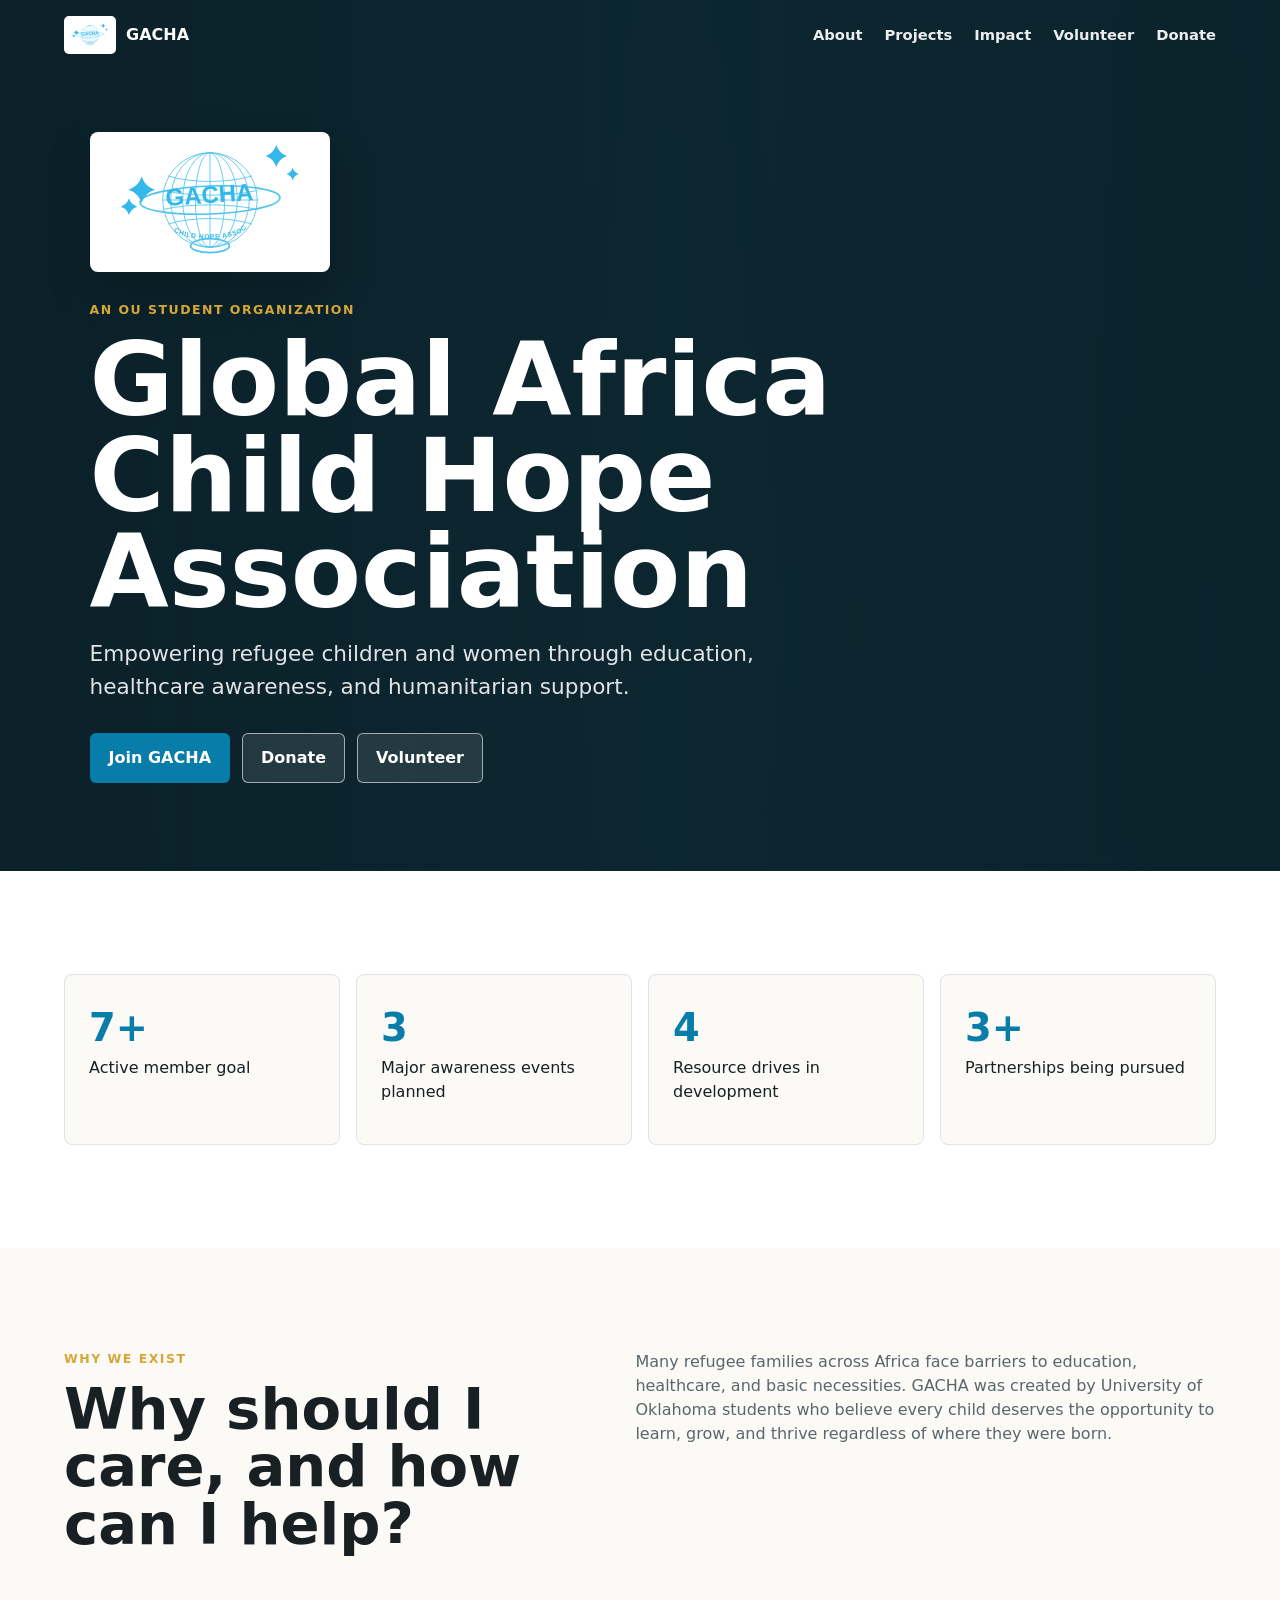
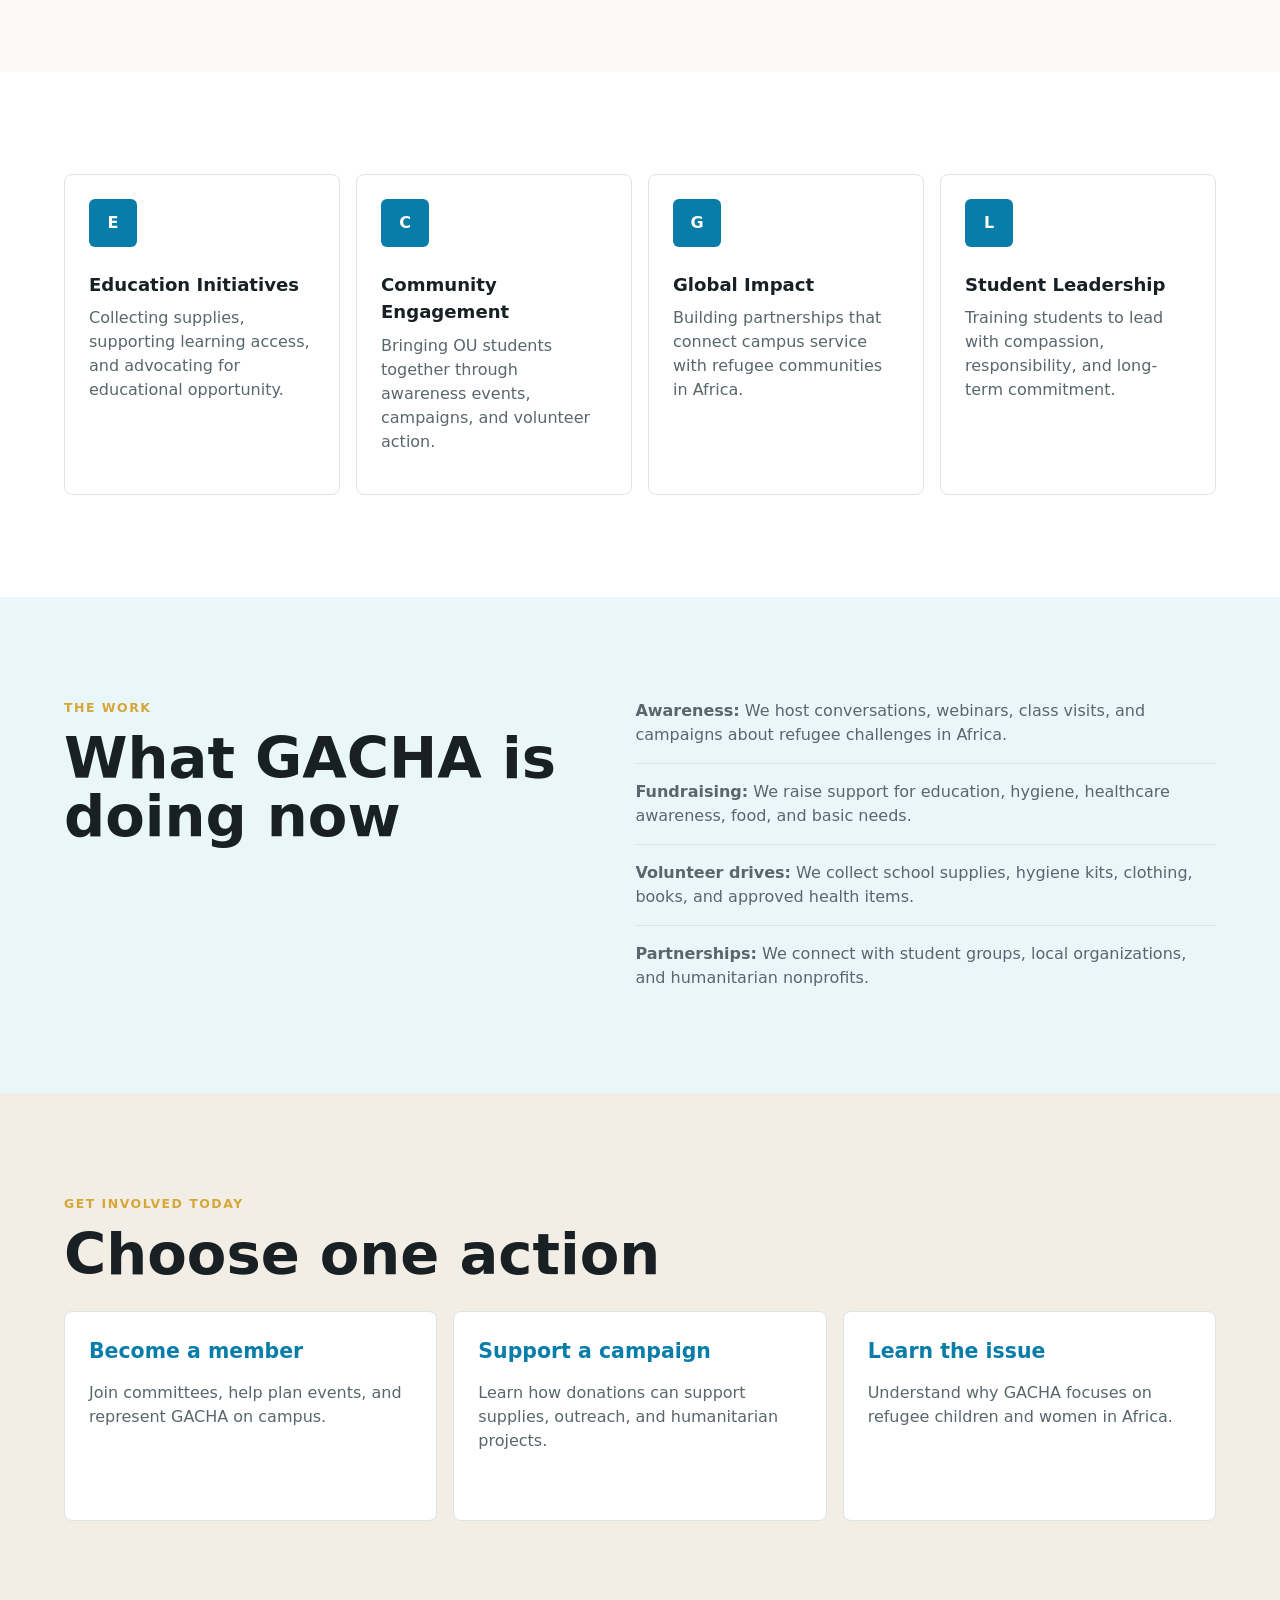
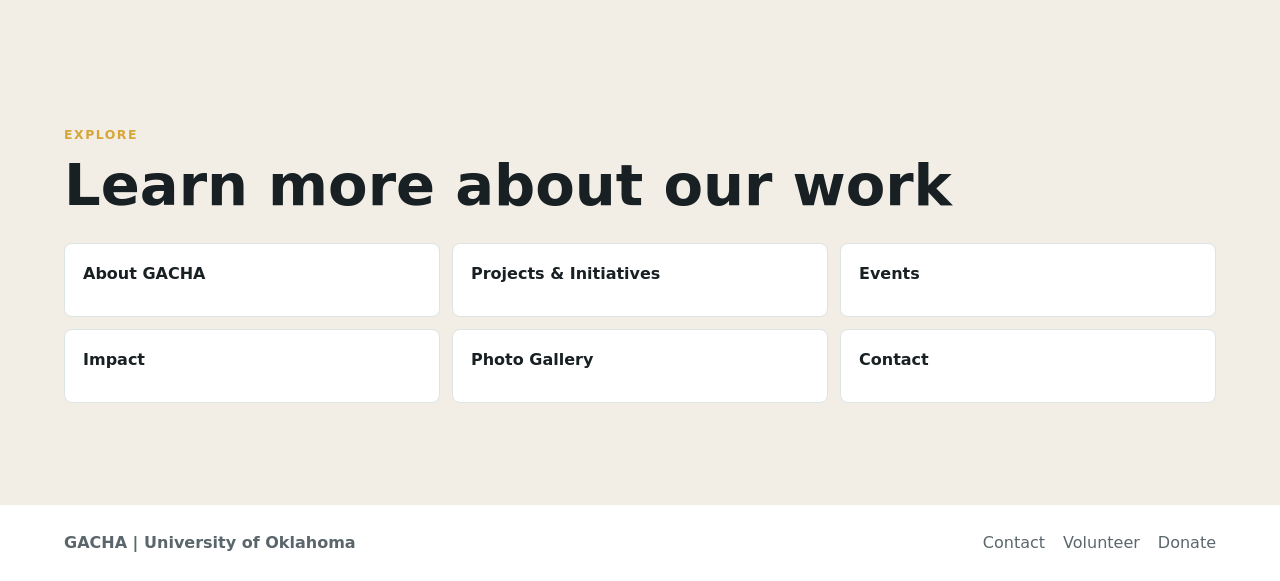
==== commit f9ae413f: "Expand GACHA site into awareness and action hub" ====
--- a/index.html
+++ b/index.html
@@ -6,13 +6,13 @@
     <title>GACHA | Global Africa Child Hope Association</title>
     <meta
       name="description"
-      content="GACHA is a University of Oklahoma student organization supporting African refugee children and women through advocacy, fundraising, and volunteer initiatives."
+      content="GACHA is a University of Oklahoma student organization supporting African refugee children and women through education, healthcare awareness, fundraising, and humanitarian support."
     />
     <link rel="stylesheet" href="styles.css" />
   </head>
   <body>
     <header class="site-header" data-header>
-      <a class="brand" href="#home" aria-label="GACHA home">
+      <a class="brand" href="index.html" aria-label="GACHA home">
         <img class="brand-logo" src="assets/gacha-logo.svg" alt="" />
         <span>GACHA</span>
       </a>
@@ -21,269 +21,149 @@
         <span></span>
       </button>
       <nav class="site-nav" data-nav>
-        <a href="#about">About</a>
-        <a href="#events">Events</a>
-        <a href="#team">Team</a>
-        <a href="#join">Join</a>
+        <a href="about.html">About</a>
+        <a href="projects.html">Projects</a>
+        <a href="impact.html">Impact</a>
+        <a href="volunteer.html">Volunteer</a>
+        <a href="donate.html">Donate</a>
       </nav>
     </header>
 
     <main>
-      <section class="hero" id="home">
-        <canvas class="hero-canvas" data-hero-canvas aria-hidden="true"></canvas>
+      <section class="hero hero-photo" id="home">
         <div class="hero-content">
           <img class="hero-logo" src="assets/gacha-logo.svg" alt="Global Africa Child Hope Association logo" />
           <p class="eyebrow">An OU Student Organization</p>
-          <h1>GACHA</h1>
+          <h1>Global Africa Child Hope Association</h1>
           <p class="hero-copy">
-            Global Africa Child Hope Association turns awareness into action for African refugee children
-            and women through advocacy, fundraising, volunteer drives, and global solidarity.
+            Empowering refugee children and women through education, healthcare awareness, and humanitarian support.
           </p>
           <div class="hero-actions">
-            <a class="button primary" href="#join">Join GACHA</a>
-            <a class="button secondary" href="#help">Ways to help</a>
+            <a class="button primary" href="volunteer.html">Join GACHA</a>
+            <a class="button secondary" href="donate.html">Donate</a>
+            <a class="button secondary" href="volunteer.html#signup">Volunteer</a>
           </div>
         </div>
-        <a class="scroll-cue" href="#about" aria-label="Scroll to about">
-          <span></span>
-        </a>
       </section>
 
-      <section class="intro-band" id="about">
+      <section class="snapshot-band">
+        <div class="metric-grid">
+          <article>
+            <span>7+</span>
+            <p>Active member goal</p>
+          </article>
+          <article>
+            <span>3</span>
+            <p>Major awareness events planned</p>
+          </article>
+          <article>
+            <span>4</span>
+            <p>Resource drives in development</p>
+          </article>
+          <article>
+            <span>3+</span>
+            <p>Partnerships being pursued</p>
+          </article>
+        </div>
+      </section>
+
+      <section class="intro-band">
         <div class="section-grid">
           <div>
-            <p class="eyebrow">Who We Are</p>
-            <h2>OU students bringing hope, resources, and opportunity to displaced families.</h2>
+            <p class="eyebrow">Why We Exist</p>
+            <h2>Why should I care, and how can I help?</h2>
           </div>
           <p>
-            GACHA is a student-led organization at the University of Oklahoma dedicated to supporting and
-            empowering African refugees, with a special focus on children and women. We raise awareness,
-            collect resources, and organize events that support education, healthcare, hygiene, food, and
-            other basic needs.
+            Many refugee families across Africa face barriers to education, healthcare, and basic necessities.
+            GACHA was created by University of Oklahoma students who believe every child deserves the
+            opportunity to learn, grow, and thrive regardless of where they were born.
           </p>
+        </div>
+      </section>
+
+      <section class="values">
+        <div class="feature-grid">
+          <article class="value-card">
+            <span class="value-icon" aria-hidden="true">E</span>
+            <h3>Education Initiatives</h3>
+            <p>Collecting supplies, supporting learning access, and advocating for educational opportunity.</p>
+          </article>
+          <article class="value-card">
+            <span class="value-icon" aria-hidden="true">C</span>
+            <h3>Community Engagement</h3>
+            <p>Bringing OU students together through awareness events, campaigns, and volunteer action.</p>
+          </article>
+          <article class="value-card">
+            <span class="value-icon" aria-hidden="true">G</span>
+            <h3>Global Impact</h3>
+            <p>Building partnerships that connect campus service with refugee communities in Africa.</p>
+          </article>
+          <article class="value-card">
+            <span class="value-icon" aria-hidden="true">L</span>
+            <h3>Student Leadership</h3>
+            <p>Training students to lead with compassion, responsibility, and long-term commitment.</p>
+          </article>
         </div>
       </section>
 
       <section class="awareness-band">
         <div class="section-grid">
           <div>
-            <p class="eyebrow">Awareness</p>
-            <h2>Why refugee support matters</h2>
+            <p class="eyebrow">The Work</p>
+            <h2>What GACHA is doing now</h2>
           </div>
-          <p>
-            Across Africa, conflict, instability, climate pressure, and economic hardship have forced many
-            families to leave their homes. Refugee children and women often face interrupted education,
-            limited healthcare, food insecurity, safety risks, and a lack of basic supplies. GACHA helps OU
-            students learn about these realities and respond with compassion, service, and practical support.
-          </p>
-        </div>
-      </section>
-
-      <section class="values">
-        <div class="values-grid">
-          <article class="value-card">
-            <span class="value-icon" aria-hidden="true">
-              <svg viewBox="0 0 24 24"><path d="M12 21s-7-4.6-7-10a4 4 0 0 1 7-2.4A4 4 0 0 1 19 11c0 5.4-7 10-7 10Z" /></svg>
-            </span>
-            <h3>Advocacy</h3>
-            <p>Educate the OU community about refugee experiences and the urgent need for solidarity.</p>
-          </article>
-          <article class="value-card">
-            <span class="value-icon" aria-hidden="true">
-              <svg viewBox="0 0 24 24"><path d="M4 6h16M4 12h16M4 18h10" /></svg>
-            </span>
-            <h3>Fundraising</h3>
-            <p>Raise funds for education materials, hygiene kits, food, and child-centered resources.</p>
-          </article>
-          <article class="value-card">
-            <span class="value-icon" aria-hidden="true">
-              <svg viewBox="0 0 24 24"><path d="M12 3v18M5 8h14M7 16h10" /></svg>
-            </span>
-            <h3>Partnerships</h3>
-            <p>Work with NGOs, local organizations, and student groups to grow humanitarian impact.</p>
-          </article>
+          <div class="stack-list">
+            <p><strong>Awareness:</strong> We host conversations, webinars, class visits, and campaigns about refugee challenges in Africa.</p>
+            <p><strong>Fundraising:</strong> We raise support for education, hygiene, healthcare awareness, food, and basic needs.</p>
+            <p><strong>Volunteer drives:</strong> We collect school supplies, hygiene kits, clothing, books, and approved health items.</p>
+            <p><strong>Partnerships:</strong> We connect with student groups, local organizations, and humanitarian nonprofits.</p>
+          </div>
         </div>
       </section>
 
       <section class="roadmap-band" id="help">
         <div class="section-heading">
-          <p class="eyebrow">Ways To Help</p>
-          <h2>Small actions can create real change</h2>
+          <p class="eyebrow">Get Involved Today</p>
+          <h2>Choose one action</h2>
         </div>
-        <div class="goal-grid">
-          <article>
-            <strong>01</strong>
-            <p>Donate hygiene items, school supplies, books, clothing, or other basic resources for refugee families.</p>
-          </article>
-          <article>
-            <strong>02</strong>
-            <p>Attend awareness events and learn about the experiences of refugees across Africa.</p>
-          </article>
-          <article>
-            <strong>03</strong>
-            <p>Volunteer with drives, tabling, outreach, event planning, and community partnerships.</p>
-          </article>
-          <article>
-            <strong>04</strong>
-            <p>Share GACHA's mission with classmates, professors, student groups, and local organizations.</p>
-          </article>
-          <article>
-            <strong>05</strong>
-            <p>Support fundraising campaigns that help provide education, healthcare, food, and child-centered resources.</p>
-          </article>
+        <div class="action-grid">
+          <a class="action-card" href="volunteer.html">
+            <strong>Become a member</strong>
+            <p>Join committees, help plan events, and represent GACHA on campus.</p>
+          </a>
+          <a class="action-card" href="donate.html">
+            <strong>Support a campaign</strong>
+            <p>Learn how donations can support supplies, outreach, and humanitarian projects.</p>
+          </a>
+          <a class="action-card" href="why-africa.html">
+            <strong>Learn the issue</strong>
+            <p>Understand why GACHA focuses on refugee children and women in Africa.</p>
+          </a>
         </div>
       </section>
 
-      <section class="drives-band">
-        <div class="section-grid">
-          <div>
-            <p class="eyebrow">Volunteer Drives</p>
-            <h2>Resources we are collecting</h2>
-          </div>
-          <div class="drive-list">
-            <p><strong>Hygiene kits:</strong> soap, toothpaste, toothbrushes, sanitary pads, wipes, and basic care items.</p>
-            <p><strong>Books and school materials:</strong> new or gently used children's books and educational supplies.</p>
-            <p><strong>Clothing:</strong> clean, culturally appropriate clothing, durable shoes, school uniforms, and jackets.</p>
-            <p><strong>Medical supplies:</strong> first-aid kits, bandages, vitamins, and approved basic health items.</p>
-          </div>
+      <section class="events-band">
+        <div class="section-heading">
+          <p class="eyebrow">Explore</p>
+          <h2>Learn more about our work</h2>
         </div>
-      </section>
-
-      <section class="events-band" id="events">
-        <div class="section-heading">
-          <p class="eyebrow">Events</p>
-          <h2>What we do on campus</h2>
-        </div>
-        <div class="event-list">
-          <article class="event-row">
-            <time>Learn</time>
-            <div>
-              <h3>Refugee Awareness Events</h3>
-              <p>Host conversations, presentations, webinars, and storytelling events about refugees in Africa.</p>
-            </div>
-            <a href="#join" aria-label="Join GACHA awareness events">Join</a>
-          </article>
-          <article class="event-row">
-            <time>Give</time>
-            <div>
-              <h3>Fundraising Campaigns</h3>
-              <p>Raise money for education support, hygiene supplies, healthcare needs, food, and basic resources.</p>
-            </div>
-            <a href="#join" aria-label="Join GACHA fundraising campaigns">Join</a>
-          </article>
-          <article class="event-row">
-            <time>Serve</time>
-            <div>
-              <h3>Donation Drives</h3>
-              <p>Collect and package hygiene kits, books, school materials, clothing, and other needed supplies.</p>
-            </div>
-            <a href="#join" aria-label="Join GACHA donation drives">Join</a>
-          </article>
-          <article class="event-row">
-            <time>Partner</time>
-            <div>
-              <h3>Campus & Community Collaboration</h3>
-              <p>Work with OU student groups, local organizations, and NGOs to expand humanitarian impact.</p>
-            </div>
-            <a href="#join" aria-label="Join GACHA collaborations">Join</a>
-          </article>
-          <article class="event-row">
-            <time>Grow</time>
-            <div>
-              <h3>Leadership & Member Involvement</h3>
-              <p>Give students meaningful ways to lead, organize, advocate, and build long-term service skills.</p>
-            </div>
-            <a href="#join" aria-label="Join GACHA leadership and membership">Join</a>
-          </article>
-        </div>
-      </section>
-
-      <section class="partners-band">
-        <div class="section-heading">
-          <p class="eyebrow">Partnerships</p>
-          <h2>Building support locally and globally</h2>
-        </div>
-        <div class="partners-grid">
-          <article>
-            <h3>OU Student Organizations</h3>
-            <p>Collaborations help bring more students into awareness, advocacy, fundraising, and service.</p>
-          </article>
-          <article>
-            <h3>Local Community Groups</h3>
-            <p>Norman and Oklahoma organizations help GACHA connect global compassion with local service.</p>
-          </article>
-          <article>
-            <h3>NGOs & Humanitarian Partners</h3>
-            <p>Aligned nonprofits can help direct resources toward refugee children, women, and families.</p>
-          </article>
-        </div>
-      </section>
-
-      <section class="team-band" id="team">
-        <div class="section-heading">
-          <p class="eyebrow">Leadership</p>
-          <h2>Meet the board</h2>
-        </div>
-        <div class="team-grid">
-          <article class="person-card">
-            <span>EK</span>
-            <h3>President</h3>
-            <p>Ekaram</p>
-          </article>
-          <article class="person-card">
-            <span>VP</span>
-            <h3>Vice President</h3>
-            <p>Taslem</p>
-          </article>
-          <article class="person-card">
-            <span>TR</span>
-            <h3>Treasurer</h3>
-            <p>Taona</p>
-          </article>
-          <article class="person-card">
-            <span>MA</span>
-            <h3>Social Media Coordinator</h3>
-            <p>Maame</p>
-          </article>
-          <article class="person-card">
-            <span>HA</span>
-            <h3>Secretary</h3>
-            <p>Hanatou</p>
-          </article>
-        </div>
-      </section>
-
-      <section class="join-band" id="join">
-        <div class="join-panel">
-          <div>
-            <p class="eyebrow">Get Connected</p>
-            <h2>Join GACHA this semester.</h2>
-            <p>
-              GACHA is open to OU students who care about global service, refugee support, advocacy, and
-              humanitarian action. Members help with events, outreach, fundraising, volunteer drives, social media, and partnerships.
-              General meetings are planned for Sundays from 5-6 PM during the semester.
-            </p>
-          </div>
-          <form class="join-form">
-            <label>
-              Name
-              <input type="text" name="name" placeholder="Your name" />
-            </label>
-            <label>
-              Email
-              <input type="email" name="email" placeholder="you@ou.edu" />
-            </label>
-            <button class="button primary" type="submit">Send interest</button>
-          </form>
+        <div class="link-grid">
+          <a href="about.html">About GACHA</a>
+          <a href="projects.html">Projects & Initiatives</a>
+          <a href="events.html">Events</a>
+          <a href="impact.html">Impact</a>
+          <a href="gallery.html">Photo Gallery</a>
+          <a href="contact.html">Contact</a>
         </div>
       </section>
     </main>
 
     <footer class="site-footer">
-      <p>GACHA Student Organization</p>
+      <p>GACHA | University of Oklahoma</p>
       <div>
-        <a href="mailto:gacha@example.edu">Email</a>
-        <a href="https://www.instagram.com/" rel="noreferrer">Instagram</a>
+        <a href="contact.html">Contact</a>
+        <a href="volunteer.html">Volunteer</a>
+        <a href="donate.html">Donate</a>
       </div>
     </footer>
 
--- a/styles.css
+++ b/styles.css
@@ -1,17 +1,16 @@
 :root {
-  --ink: #181d1f;
-  --muted: #5f686b;
+  --ink: #182023;
+  --muted: #5a666b;
   --paper: #fbfaf7;
-  --line: #ded9cf;
-  --red: #8f1d2c;
-  --red-dark: #5f1320;
+  --white: #ffffff;
+  --line: #dce4e6;
+  --sky: #34b8ea;
+  --sky-dark: #087da9;
+  --deep: #0f2e3a;
+  --green: #517a48;
   --gold: #d6a637;
-  --sky: #34b8ea;
-  --sky-dark: #0b82b2;
-  --teal: #167579;
-  --leaf: #4f7f47;
-  --white: #ffffff;
-  --shadow: 0 20px 50px rgba(24, 29, 31, 0.16);
+  --coral: #a9473f;
+  --shadow: 0 22px 60px rgba(15, 46, 58, 0.14);
 }
 
 * {
@@ -35,24 +34,29 @@
   text-decoration: none;
 }
 
+img {
+  max-width: 100%;
+}
+
 .site-header {
   position: fixed;
   top: 0;
   left: 0;
-  z-index: 10;
+  z-index: 20;
   display: flex;
   align-items: center;
   justify-content: space-between;
   width: 100%;
-  padding: 18px clamp(20px, 5vw, 64px);
+  padding: 16px clamp(18px, 5vw, 64px);
   color: var(--white);
   transition: background 180ms ease, color 180ms ease, box-shadow 180ms ease;
 }
 
 .site-header.is-scrolled,
-.site-header.is-open {
+.site-header.is-open,
+.site-header.solid {
   color: var(--ink);
-  background: rgba(251, 250, 247, 0.94);
+  background: rgba(251, 250, 247, 0.96);
   box-shadow: 0 1px 0 var(--line);
   backdrop-filter: blur(18px);
 }
@@ -61,77 +65,91 @@
   display: inline-flex;
   align-items: center;
   gap: 10px;
-  font-weight: 800;
+  font-weight: 900;
   letter-spacing: 0;
 }
 
 .brand-logo {
-  width: 48px;
-  height: 34px;
+  width: 52px;
+  height: 38px;
   object-fit: contain;
-  border-radius: 4px;
+  padding: 2px;
+  border-radius: 5px;
   background: var(--white);
-  padding: 2px;
 }
 
 .site-nav {
   display: flex;
-  gap: 28px;
-  font-size: 0.95rem;
-  font-weight: 700;
+  align-items: center;
+  gap: 22px;
+  font-size: 0.92rem;
+  font-weight: 800;
 }
 
 .site-nav a {
-  opacity: 0.9;
+  opacity: 0.92;
 }
 
 .site-nav a:hover {
   opacity: 1;
+  color: var(--sky);
 }
 
 .menu-toggle {
   display: none;
 }
 
-.hero {
+.hero,
+.page-hero {
   position: relative;
   display: grid;
-  min-height: 92vh;
-  padding: 140px clamp(22px, 7vw, 92px) 96px;
+  min-height: 88vh;
+  padding: 132px clamp(22px, 7vw, 92px) 88px;
   overflow: hidden;
   color: var(--white);
-  background: #111719;
-}
-
-.hero::after {
+  background: var(--deep);
+}
+
+.hero-photo::before {
   position: absolute;
   inset: 0;
   content: "";
   background:
-    linear-gradient(90deg, rgba(17, 23, 25, 0.88), rgba(17, 23, 25, 0.34) 58%, rgba(17, 23, 25, 0.58)),
-    linear-gradient(0deg, rgba(17, 23, 25, 0.45), rgba(17, 23, 25, 0));
-}
-
-.hero-canvas {
+    linear-gradient(90deg, rgba(10, 31, 39, 0.88), rgba(10, 31, 39, 0.52) 52%, rgba(10, 31, 39, 0.76)),
+    url("https://images.pexels.com/photos/13415997/pexels-photo-13415997.jpeg?auto=compress&cs=tinysrgb&w=1800");
+  background-position: center;
+  background-size: cover;
+  transform: scale(1.02);
+}
+
+.page-hero {
+  min-height: 48vh;
+  padding-bottom: 64px;
+}
+
+.page-hero::before {
   position: absolute;
   inset: 0;
-  width: 100%;
-  height: 100%;
-}
-
-.hero-content {
+  content: "";
+  background:
+    linear-gradient(90deg, rgba(15, 46, 58, 0.95), rgba(15, 46, 58, 0.72)),
+    radial-gradient(circle at 80% 10%, rgba(52, 184, 234, 0.35), transparent 32%);
+}
+
+.hero-content,
+.page-hero-content {
   position: relative;
   z-index: 1;
-  max-width: 760px;
+  max-width: 860px;
   align-self: center;
 }
 
 .hero-logo {
-  width: min(260px, 62vw);
+  width: min(240px, 62vw);
   height: auto;
   margin-bottom: 22px;
   border-radius: 8px;
-  box-shadow: 0 18px 44px rgba(0, 0, 0, 0.24);
+  box-shadow: 0 18px 44px rgba(0, 0, 0, 0.22);
 }
 
 .eyebrow {
@@ -151,33 +169,36 @@
 }
 
 h1 {
-  margin-bottom: 16px;
-  font-size: clamp(5rem, 12vw, 11rem);
-  line-height: 0.86;
+  max-width: 940px;
+  margin-bottom: 18px;
+  font-size: clamp(3.2rem, 8vw, 7.3rem);
+  line-height: 0.94;
   letter-spacing: 0;
 }
 
 h2 {
   margin-bottom: 16px;
-  font-size: clamp(2.1rem, 5vw, 4rem);
+  font-size: clamp(2rem, 4.5vw, 4rem);
   line-height: 1;
   letter-spacing: 0;
 }
 
 h3 {
   margin-bottom: 8px;
-  font-size: 1.12rem;
+  font-size: 1.13rem;
   letter-spacing: 0;
 }
 
-.hero-copy {
-  max-width: 590px;
+.hero-copy,
+.page-copy {
+  max-width: 680px;
   margin-bottom: 30px;
-  color: rgba(255, 255, 255, 0.86);
+  color: rgba(255, 255, 255, 0.88);
   font-size: clamp(1.12rem, 2vw, 1.35rem);
 }
 
-.hero-actions {
+.hero-actions,
+.button-row {
   display: flex;
   flex-wrap: wrap;
   gap: 12px;
@@ -191,7 +212,7 @@
   padding: 12px 18px;
   border: 1px solid transparent;
   border-radius: 6px;
-  font-weight: 800;
+  font-weight: 900;
   cursor: pointer;
 }
 
@@ -202,60 +223,62 @@
 
 .button.secondary {
   color: var(--white);
-  border-color: rgba(255, 255, 255, 0.55);
-  background: rgba(255, 255, 255, 0.08);
-}
-
-.scroll-cue {
-  position: absolute;
-  right: clamp(22px, 5vw, 64px);
-  bottom: 34px;
-  z-index: 2;
-  display: grid;
-  width: 42px;
-  height: 42px;
-  place-items: center;
-  border: 1px solid rgba(255, 255, 255, 0.45);
-  border-radius: 999px;
-}
-
-.scroll-cue span {
-  width: 10px;
-  height: 10px;
-  border-right: 2px solid var(--white);
-  border-bottom: 2px solid var(--white);
-  transform: rotate(45deg) translate(-2px, -2px);
+  border-color: rgba(255, 255, 255, 0.58);
+  background: rgba(255, 255, 255, 0.1);
+}
+
+.button.light {
+  color: var(--sky-dark);
+  background: var(--white);
 }
 
 .intro-band,
+.snapshot-band,
+.values,
+.awareness-band,
+.roadmap-band,
 .events-band,
 .team-band,
 .join-band,
-.values,
-.awareness-band,
-.roadmap-band,
-.drives-band,
-.partners-band {
+.content-band,
+.gallery-band {
   padding: clamp(58px, 8vw, 104px) clamp(20px, 5vw, 64px);
 }
 
 .section-grid,
 .join-panel {
   display: grid;
-  grid-template-columns: minmax(0, 0.9fr) minmax(0, 1.1fr);
+  grid-template-columns: minmax(0, 0.92fr) minmax(0, 1.08fr);
   gap: clamp(28px, 6vw, 80px);
   max-width: 1160px;
   margin: 0 auto;
   align-items: start;
 }
 
+.section-heading {
+  max-width: 1160px;
+  margin: 0 auto 28px;
+}
+
 .section-grid > p,
-.join-panel p {
+.section-grid li,
+.join-panel p,
+.stack-list p,
+.card p,
+.value-card p,
+.person-card p,
+.event-row p,
+.news-card p,
+.donation-card p,
+.impact-card p,
+.action-card p {
   color: var(--muted);
-  font-size: 1.08rem;
-}
-
-.values {
+}
+
+.snapshot-band,
+.values,
+.content-band.light,
+.gallery-band {
   background: var(--white);
 }
 
@@ -263,130 +286,128 @@
   background: #e9f7fb;
 }
 
-.values-grid,
-.team-grid {
-  display: grid;
-  grid-template-columns: repeat(4, minmax(0, 1fr));
-  gap: 16px;
+.roadmap-band,
+.events-band,
+.content-band.warm {
+  background: #f2eee6;
+}
+
+.metric-grid,
+.feature-grid,
+.card-grid,
+.team-grid,
+.action-grid,
+.impact-grid,
+.donation-grid,
+.gallery-grid,
+.news-grid {
+  display: grid;
   max-width: 1160px;
   margin: 0 auto;
-}
-
-.values-grid {
-  grid-template-columns: repeat(3, minmax(0, 1fr));
-}
-
-.team-grid {
-  grid-template-columns: repeat(5, minmax(0, 1fr));
-}
-
+  gap: 16px;
+}
+
+.metric-grid {
+  grid-template-columns: repeat(4, minmax(0, 1fr));
+}
+
+.metric-grid article,
+.card,
 .value-card,
-.person-card {
-  min-height: 218px;
-  padding: 26px;
+.person-card,
+.impact-card,
+.donation-card,
+.news-card,
+.action-card {
+  min-height: 210px;
+  padding: 24px;
   border: 1px solid var(--line);
   border-radius: 8px;
+  background: var(--white);
+}
+
+.metric-grid article {
+  min-height: 150px;
   background: var(--paper);
 }
 
+.metric-grid span {
+  display: block;
+  color: var(--sky-dark);
+  font-size: 2.4rem;
+  font-weight: 900;
+}
+
+.feature-grid,
+.card-grid {
+  grid-template-columns: repeat(4, minmax(0, 1fr));
+}
+
 .value-icon {
   display: grid;
-  width: 44px;
-  height: 44px;
+  width: 48px;
+  height: 48px;
   margin-bottom: 24px;
   place-items: center;
+  color: var(--white);
+  background: var(--sky-dark);
+  border-radius: 6px;
+  font-weight: 900;
+}
+
+.stack-list {
+  display: grid;
+  gap: 16px;
+}
+
+.stack-list p {
+  margin: 0;
+  padding-bottom: 16px;
+  border-bottom: 1px solid var(--line);
+}
+
+.stack-list p:last-child {
+  padding-bottom: 0;
+  border-bottom: 0;
+}
+
+.action-grid {
+  grid-template-columns: repeat(3, minmax(0, 1fr));
+}
+
+.action-card {
+  color: inherit;
+  transition: transform 160ms ease, box-shadow 160ms ease;
+}
+
+.action-card:hover {
+  transform: translateY(-3px);
+  box-shadow: var(--shadow);
+}
+
+.action-card strong,
+.donation-card strong {
+  display: block;
+  margin-bottom: 14px;
   color: var(--sky-dark);
-  background: rgba(52, 184, 234, 0.12);
-  border-radius: 6px;
-}
-
-.value-icon svg {
-  width: 24px;
-  height: 24px;
-  fill: none;
-  stroke: currentColor;
-  stroke-linecap: round;
-  stroke-linejoin: round;
-  stroke-width: 2;
-}
-
-.value-card p,
-.person-card p,
-.event-row p {
-  margin-bottom: 0;
-  color: var(--muted);
-}
-
-.events-band {
-  background: #f2eee6;
-}
-
-.roadmap-band {
-  background: #f2eee6;
-}
-
-.goal-grid {
-  display: grid;
-  grid-template-columns: repeat(5, minmax(0, 1fr));
+  font-size: 1.28rem;
+}
+
+.link-grid {
+  display: grid;
+  grid-template-columns: repeat(3, minmax(0, 1fr));
   gap: 12px;
   max-width: 1160px;
   margin: 0 auto;
 }
 
-.goal-grid article,
-.partners-grid article {
-  min-height: 210px;
-  padding: 22px;
+.link-grid a {
+  min-height: 74px;
+  padding: 18px;
   border: 1px solid var(--line);
   border-radius: 8px;
   background: var(--white);
-}
-
-.goal-grid strong {
-  display: block;
-  margin-bottom: 22px;
-  color: var(--sky-dark);
-  font-size: 1.35rem;
-}
-
-.goal-grid p,
-.drive-list p,
-.partners-grid p {
-  margin-bottom: 0;
-  color: var(--muted);
-}
-
-.drives-band,
-.partners-band {
-  background: var(--white);
-}
-
-.drive-list {
-  display: grid;
-  gap: 16px;
-}
-
-.drive-list p {
-  padding-bottom: 16px;
-  border-bottom: 1px solid var(--line);
-}
-
-.drive-list p:last-child {
-  padding-bottom: 0;
-  border-bottom: 0;
-}
-
-.partners-grid {
-  display: grid;
-  grid-template-columns: repeat(3, minmax(0, 1fr));
-  gap: 16px;
-  max-width: 1160px;
-  margin: 0 auto;
-}
-
-.section-heading {
-  max-width: 1160px;
-  margin: 0 auto 28px;
+  font-weight: 900;
 }
 
 .event-list {
@@ -397,7 +418,7 @@
 
 .event-row {
   display: grid;
-  grid-template-columns: 110px minmax(0, 1fr) auto;
+  grid-template-columns: 130px minmax(0, 1fr) auto;
   gap: 22px;
   align-items: center;
   padding: 24px 0;
@@ -405,41 +426,106 @@
 }
 
 .event-row time {
-  color: var(--red);
+  color: var(--sky-dark);
   font-weight: 900;
 }
 
 .event-row a {
   display: inline-flex;
-  min-width: 74px;
+  min-width: 82px;
   min-height: 40px;
   align-items: center;
   justify-content: center;
-  color: var(--red-dark);
-  border: 1px solid rgba(95, 19, 32, 0.24);
+  color: var(--sky-dark);
+  border: 1px solid rgba(8, 125, 169, 0.28);
   border-radius: 6px;
-  font-weight: 800;
+  font-weight: 900;
+}
+
+.team-grid {
+  grid-template-columns: repeat(3, minmax(0, 1fr));
 }
 
 .person-card {
-  background: var(--white);
-}
-
-.person-card span {
-  display: grid;
-  width: 56px;
-  height: 56px;
-  margin-bottom: 28px;
+  display: grid;
+  gap: 12px;
+}
+
+.person-photo {
+  display: grid;
+  width: 76px;
+  height: 76px;
   place-items: center;
   color: var(--white);
-  background: var(--leaf);
-  border-radius: 6px;
-  font-weight: 900;
+  background: var(--green);
+  border-radius: 8px;
+  font-weight: 900;
+}
+
+.impact-grid {
+  grid-template-columns: repeat(4, minmax(0, 1fr));
+}
+
+.donation-grid {
+  grid-template-columns: repeat(4, minmax(0, 1fr));
+}
+
+.gallery-grid {
+  grid-template-columns: repeat(3, minmax(0, 1fr));
+}
+
+.photo-tile {
+  min-height: 280px;
+  overflow: hidden;
+  border-radius: 8px;
+  background: var(--deep);
+  box-shadow: var(--shadow);
+}
+
+.photo-tile div {
+  height: 210px;
+  background-position: center;
+  background-size: cover;
+}
+
+.photo-tile p {
+  margin: 0;
+  padding: 16px;
+  color: var(--white);
+  font-weight: 800;
+}
+
+.photo-meeting {
+  background-image: url("https://images.pexels.com/photos/3184306/pexels-photo-3184306.jpeg?auto=compress&cs=tinysrgb&w=900");
+}
+
+.photo-service {
+  background-image: url("https://images.pexels.com/photos/6646918/pexels-photo-6646918.jpeg?auto=compress&cs=tinysrgb&w=900");
+}
+
+.photo-camp {
+  background-image: url("https://images.pexels.com/photos/13415997/pexels-photo-13415997.jpeg?auto=compress&cs=tinysrgb&w=900");
+}
+
+.photo-education {
+  background-image: url("https://images.pexels.com/photos/8613089/pexels-photo-8613089.jpeg?auto=compress&cs=tinysrgb&w=900");
+}
+
+.photo-event {
+  background-image: url("https://images.pexels.com/photos/7648047/pexels-photo-7648047.jpeg?auto=compress&cs=tinysrgb&w=900");
+}
+
+.photo-outreach {
+  background-image: url("https://images.pexels.com/photos/6647020/pexels-photo-6647020.jpeg?auto=compress&cs=tinysrgb&w=900");
+}
+
+.news-grid {
+  grid-template-columns: repeat(3, minmax(0, 1fr));
 }
 
 .join-band {
   color: var(--white);
-  background: var(--red-dark);
+  background: var(--deep);
 }
 
 .join-panel {
@@ -462,20 +548,27 @@
 label {
   display: grid;
   gap: 8px;
-  color: rgba(255, 255, 255, 0.86);
+  color: inherit;
   font-size: 0.92rem;
   font-weight: 800;
 }
 
-input {
+input,
+textarea,
+select {
   width: 100%;
   min-height: 46px;
   padding: 12px 14px;
   color: var(--ink);
-  border: 1px solid rgba(255, 255, 255, 0.24);
+  border: 1px solid var(--line);
   border-radius: 6px;
   background: var(--white);
   font: inherit;
+}
+
+textarea {
+  min-height: 120px;
+  resize: vertical;
 }
 
 .site-footer {
@@ -491,12 +584,25 @@
 
 .site-footer p {
   margin: 0;
-  font-weight: 800;
+  font-weight: 900;
 }
 
 .site-footer div {
   display: flex;
+  flex-wrap: wrap;
   gap: 18px;
+}
+
+@media (max-width: 980px) {
+  .metric-grid,
+  .feature-grid,
+  .card-grid,
+  .impact-grid,
+  .donation-grid,
+  .gallery-grid,
+  .news-grid {
+    grid-template-columns: repeat(2, minmax(0, 1fr));
+  }
 }
 
 @media (max-width: 860px) {
@@ -525,6 +631,7 @@
     left: 18px;
     display: none;
     flex-direction: column;
+    align-items: stretch;
     gap: 0;
     color: var(--ink);
     border: 1px solid var(--line);
@@ -547,20 +654,15 @@
   }
 
   .hero {
-    min-height: 88vh;
-    padding-top: 124px;
-  }
-
-  h1 {
-    font-size: clamp(4.5rem, 20vw, 7rem);
+    min-height: 82vh;
+    padding-top: 120px;
   }
 
   .section-grid,
   .join-panel,
-  .values-grid,
-  .team-grid,
-  .goal-grid,
-  .partners-grid {
+  .action-grid,
+  .link-grid,
+  .team-grid {
     grid-template-columns: 1fr;
   }
 
@@ -574,18 +676,27 @@
   }
 }
 
-@media (max-width: 520px) {
+@media (max-width: 560px) {
+  h1 {
+    font-size: clamp(3rem, 15vw, 4.2rem);
+  }
+
   .hero-actions,
-  .button {
+  .button,
+  .metric-grid,
+  .feature-grid,
+  .card-grid,
+  .impact-grid,
+  .donation-grid,
+  .gallery-grid,
+  .news-grid {
     width: 100%;
-  }
-
-  .scroll-cue {
-    display: none;
+    grid-template-columns: 1fr;
   }
 
   .value-card,
   .person-card,
+  .card,
   .join-form {
     padding: 20px;
   }
